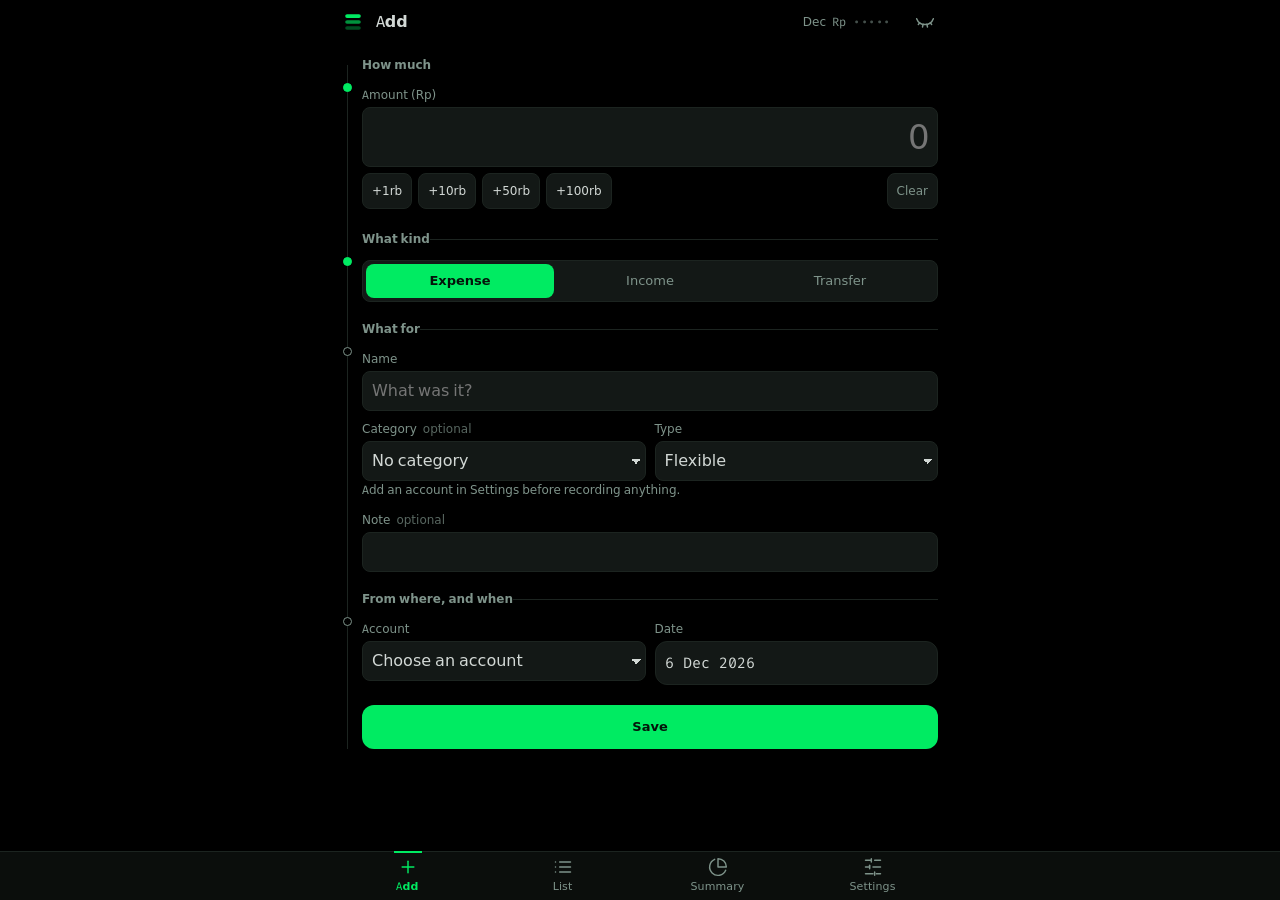
==== index.html @ 4faaf715 "Summary: Savings by fund as one bar and a two-column table Chosen by the owner from three rendered o" ====
<!doctype html>
<html lang="en">
<head>
<meta charset="utf-8">
<meta name="viewport" content="width=device-width, initial-scale=1, viewport-fit=cover">
<title>Clengan</title>
<link rel="manifest" href="./manifest.json">
<!-- iOS ignores the manifest's icons for "Add to Home Screen". Without this
     link it uses a SCREENSHOT of the page as the home-screen icon. -->
<link rel="apple-touch-icon" href="./icons/icon-180.png">
<meta name="apple-mobile-web-app-title" content="Clengan">
<link rel="stylesheet" href="./styles.css">
<!-- Android Chrome's "Auto dark theme for web contents" algorithmically
     darkens any page that has NOT declared it handles both schemes itself.
     A peach page put through that comes out a muddy dark red — which is
     exactly the fault reported from a phone and never reproducible on a
     desktop, where no such feature exists. Declaring both schemes here is
     the documented opt-out: the app already ships its own light and dark
     tones and does not want a second one applied on top. -->
<meta name="color-scheme" content="light dark">
<meta name="theme-color" content="#000000">
<script>
/* Inline and before the stylesheet's first paint on purpose: app.js is a
   deferred module, so applying the tone there flashes graphite at a peach
   user on every launch. */
(function () {
  var t = localStorage.getItem('moneytrack-theme');
  if (t === 'peach') {
    document.documentElement.dataset.theme = 'peach';
    document.querySelector('meta[name="theme-color"]').content = '#F3CEC2';
  }
})();
</script>
</head>
<body>

<!-- The mark, defined once. Bars are token-driven: on carbon it is volt green
     stepping up, on peach it is the rose primary doing the same. A fixed green
     would sit on the peach canvas at barely 1.3:1. -->
<!-- C2, as chosen: three bars of equal length stepping in brightness only.
     I once tapered the lengths to stop it reading as a hamburger menu and
     shipped that without asking; it was reverted. If the menu confusion is
     ever worth solving, the fix is to drop the mark from the header, not to
     redraw it. -->
<svg class="sprite" aria-hidden="true"><symbol id="mark" viewBox="0 0 24 24">
  <rect x="3.5" y="16.5" width="17" height="4" rx="2" class="mark__bar mark__bar--1"/>
  <rect x="3.5" y="10" width="17" height="4" rx="2" class="mark__bar mark__bar--2"/>
  <rect x="3.5" y="3.5" width="17" height="4" rx="2" class="mark__bar mark__bar--3"/>
</symbol></svg>

<!-- Settings tile icons: Lucide, same single stroke weight as the tab bar.
     Defined once and referenced, so nine icons cost one sprite. -->
<svg class="sprite" aria-hidden="true">
  <symbol id="i-accounts" viewBox="0 0 24 24"><path d="M19 7V5a2 2 0 0 0-2-2H5a2 2 0 0 0 0 4h15a1 1 0 0 1 1 1v4"/><path d="M3 5v14a2 2 0 0 0 2 2h14a2 2 0 0 0 2-2v-3"/><path d="M18 12a2 2 0 0 0 0 4h4v-4Z"/></symbol>
  <symbol id="i-appearance" viewBox="0 0 24 24"><circle cx="12" cy="12" r="9"/><path d="M12 3v18"/><path d="M12 9a3 3 0 0 0 0 6"/></symbol>
  <symbol id="i-split" viewBox="0 0 24 24"><path d="M21.21 15.89A10 10 0 1 1 8 2.83"/><path d="M22 12A10 10 0 0 0 12 2v10z"/></symbol>
  <symbol id="i-funds" viewBox="0 0 24 24"><path d="m12 3 9 5-9 5-9-5 9-5Z"/><path d="m3 13 9 5 9-5"/></symbol>
  <symbol id="i-categories" viewBox="0 0 24 24"><path d="M3 7h13l5 5-5 5H3z"/><path d="M7 12h.01"/></symbol>
  <symbol id="i-backup" viewBox="0 0 24 24"><path d="M12 3v12"/><path d="m7 10 5 5 5-5"/><path d="M4 20h16"/></symbol>
  <symbol id="i-planner" viewBox="0 0 24 24"><path d="M14 3H7a2 2 0 0 0-2 2v14a2 2 0 0 0 2 2h10a2 2 0 0 0 2-2V8Z"/><path d="M14 3v5h5"/><path d="M9 13h6"/><path d="M9 17h4"/></symbol>
  <symbol id="i-recurring" viewBox="0 0 24 24"><path d="M17 2l4 4-4 4"/><path d="M3 11v-1a4 4 0 0 1 4-4h14"/><path d="M7 22l-4-4 4-4"/><path d="M21 13v1a4 4 0 0 1-4 4H3"/></symbol>
  <symbol id="i-sample" viewBox="0 0 24 24"><path d="m12 3 1.9 5.1L19 10l-5.1 1.9L12 17l-1.9-5.1L5 10l5.1-1.9Z"/><path d="M18 16v4"/><path d="M16 18h4"/></symbol>
  <symbol id="i-sync" viewBox="0 0 24 24"><path d="M12 3a9 9 0 0 1 9 9"/><path d="M12 21a9 9 0 0 1-9-9"/><path d="M18 9h3V6"/><path d="M6 15H3v3"/><circle cx="12" cy="12" r="2.5"/></symbol>
  <symbol id="i-eye" viewBox="0 0 24 24"><path d="M2.062 12.348a1 1 0 0 1 0-.696 10.75 10.75 0 0 1 19.876 0 1 1 0 0 1 0 .696 10.75 10.75 0 0 1-19.876 0"/><circle cx="12" cy="12" r="3"/></symbol>
  <symbol id="i-eye-closed" viewBox="0 0 24 24"><path d="m15 18-.722-3.25"/><path d="M2 8a10.645 10.645 0 0 0 20 0"/><path d="m20 15-1.726-2.05"/><path d="m4 15 1.726-2.05"/><path d="m9 18 .722-3.25"/></symbol>
  <symbol id="i-lock" viewBox="0 0 24 24"><rect width="18" height="11" x="3" y="11" rx="2" ry="2"/><path d="M7 11V7a5 5 0 0 1 10 0v4"/></symbol>
  <symbol id="i-version" viewBox="0 0 24 24"><path d="M3 12a9 9 0 0 1 15-6.7L21 8"/><path d="M21 3v5h-5"/><path d="M21 12a9 9 0 0 1-15 6.7L3 16"/><path d="M3 21v-5h5"/></symbol>
</svg>

<section class="view" id="view-add">
  <h1><svg class="mark" aria-hidden="true"><use href="#mark"/></svg><span class="h1-name">Add</span><span class="h1-meta amount" id="head-balance"></span><button type="button" class="privacy-toggle" aria-pressed="false" aria-label="Show amounts"><svg class="tile__icon" aria-hidden="true"><use href="#i-eye-closed"/></svg></button></h1>
  <div id="backup-nudge" class="card backup-nudge" role="status" hidden>
    <p id="backup-nudge-text"></p>
    <div class="backup-nudge__actions">
      <button type="button" class="dialog__cancel" id="backup-nudge-later">Later</button>
      <button type="button" class="primary" id="backup-nudge-export">Back up now</button>
    </div>
  </div>
  <!-- Four steps hung off one spine, rather than twelve fields stacked flat.
       The grouping is the same order the form always had — nothing moved
       between steps — so muscle memory and the tab order are unchanged. The
       <fieldset>s carry the grouping for assistive tech too; the spine and its
       nodes are drawn entirely in CSS and are aria-hidden by construction. -->
  <form id="add-form" class="spine">
    <fieldset class="node node--lead">
      <legend>How much</legend>
      <label for="add-amount">Amount (Rp)</label>
      <input type="text" id="add-amount" class="moneyfield" inputmode="numeric" autocomplete="off" placeholder="0" required>
      <div class="chips" role="group" aria-label="Add to amount">
        <button type="button" class="chip" data-add="1000" data-target="add-amount">+1rb</button>
        <button type="button" class="chip" data-add="10000" data-target="add-amount">+10rb</button>
        <button type="button" class="chip" data-add="50000" data-target="add-amount">+50rb</button>
        <button type="button" class="chip" data-add="100000" data-target="add-amount">+100rb</button>
        <button type="button" class="chip chip--clear" data-clear="add-amount">Clear</button>
      </div>
    </fieldset>

    <fieldset class="node node--lead">
      <legend>What kind</legend>
      <div id="add-kind" role="group" aria-label="Kind">
        <label><input type="radio" name="kind" value="expense" checked> Expense</label>
        <label><input type="radio" name="kind" value="income"> Income</label>
        <label><input type="radio" name="kind" value="transfer"> Transfer</label>
      </div>
    </fieldset>

    <fieldset class="node">
      <legend>What for</legend>
      <label for="add-name">Name</label>
      <input type="text" id="add-name" placeholder="What was it?">

      <div class="pair">
        <div id="add-category-wrap">
          <label for="add-category">Category <span class="label-optional">optional</span></label>
          <select id="add-category"></select>
        </div>
        <div id="add-bucket-wrap">
          <label for="add-bucket">Type</label>
          <select id="add-bucket">
            <option value="flexible">Flexible</option>
            <option value="fixed">Fixed</option>
          </select>
        </div>
      </div>

      <p id="add-setup" class="hint" hidden></p>

      <label for="add-note">Note <span class="label-optional">optional</span></label>
      <input type="text" id="add-note">
    </fieldset>

    <fieldset class="node">
      <legend>From where, and when</legend>
      <!-- Date sits in the pair rather than on its own row. On an expense the
           second column was empty anyway, and that row was the difference
           between the Save button being on the screen and below it. On a
           transfer the third field wraps, which is the rarer case. -->
      <div class="pair">
        <div><label for="add-account" id="add-account-label">Account</label>
          <select id="add-account" required></select></div>
        <div id="add-to-wrap" hidden><label for="add-to">To account</label>
          <select id="add-to"></select></div>
        <div>
          <label for="add-date">Date</label>
          <div class="datefield">
            <button type="button" id="add-date-button" aria-haspopup="dialog" aria-expanded="false"></button>
            <input type="hidden" id="add-date">
            <div class="calendar" id="add-date-popup" role="dialog" aria-label="Choose a date" hidden></div>
          </div>
        </div>
      </div>
    </fieldset>

    <button type="submit" class="primary">Save</button>
    <p id="add-status" role="status"></p>
  </form>
</section>
<section class="view" id="view-list" hidden>
  <h1><svg class="mark" aria-hidden="true"><use href="#mark"/></svg><span class="h1-name">List</span><span class="h1-meta amount" id="head-list-total"></span><button type="button" class="privacy-toggle" aria-pressed="false" aria-label="Show amounts"><svg class="tile__icon" aria-hidden="true"><use href="#i-eye-closed"/></svg></button></h1>
  <label for="list-search">Search</label>
  <input type="search" id="list-search" placeholder="Name, category, account, note" autocomplete="off" enterkeyhint="search">
  <!-- Two filters that narrow whatever is listed — a period or a search — and
       the eye for the rows' own amounts. The title bar's eye is the master:
       it shows or hides everything, this one only the list. -->
  <div class="filters filters--compact filters--list" role="group" aria-label="Filter the list">
    <div class="filters__field">
      <label for="list-category" class="visually-hidden">Category</label>
      <select id="list-category"></select>
    </div>
    <div class="filters__field">
      <label for="list-account" class="visually-hidden">Account</label>
      <select id="list-account"></select>
    </div>
    <button type="button" class="privacy-toggle privacy-toggle--section" data-scope="list" data-name="the list" aria-pressed="false" aria-label="Show amounts in the list"><svg class="tile__icon" aria-hidden="true"><use href="#i-eye-closed"/></svg></button>
  </div>
  <div class="period">
    <div class="datefield monthfield">
      <button type="button" id="list-month-button" aria-haspopup="dialog" aria-expanded="false" aria-label="Month"></button>
      <input type="hidden" id="list-month">
      <div class="calendar" id="list-month-popup" role="dialog" aria-label="Choose a month" hidden></div>
    </div>
    <div class="seg" role="group" aria-label="Show" id="list-period">
      <button type="button" class="seg__button" data-period="month" aria-pressed="true">Month</button>
      <button type="button" class="seg__button" data-period="year" aria-pressed="false">Year</button>
      <button type="button" class="seg__button" data-period="all" aria-pressed="false">All</button>
    </div>
  </div>
  <p id="list-status" role="status"></p>
  <ul id="list-rows" class="rows spine"></ul>
  <div id="list-empty" class="empty" hidden>
    <svg class="empty__mark" aria-hidden="true"><use href="#mark"/></svg>
    <p class="empty__title">Nothing recorded this month</p>
    <p class="empty__body">Anything you add on the Add tab shows up here, newest first.</p>
  </div>
  <div id="list-nomatch" class="empty" hidden>
    <svg class="empty__mark" aria-hidden="true"><use href="#mark"/></svg>
    <p class="empty__title">Nothing matches</p>
    <p class="empty__body" id="list-nomatch-body">Search covers every month, and looks at the name, category, account and note.</p>
  </div>
</section>
<section class="view" id="view-summary" hidden>
  <h1><svg class="mark" aria-hidden="true"><use href="#mark"/></svg><span class="h1-name">Summary</span><button type="button" class="privacy-toggle" aria-pressed="false" aria-label="Show amounts"><svg class="tile__icon" aria-hidden="true"><use href="#i-eye-closed"/></svg></button></h1>
  <div class="period">
    <div class="datefield monthfield">
      <button type="button" id="summary-month-button" aria-haspopup="dialog" aria-expanded="false" aria-label="Month"></button>
      <input type="hidden" id="summary-month">
      <div class="calendar" id="summary-month-popup" role="dialog" aria-label="Choose a month" hidden></div>
    </div>
    <div class="seg" role="group" aria-label="Period" id="summary-period">
      <button type="button" class="seg__button" data-period="month" aria-pressed="true">Month</button>
      <button type="button" class="seg__button" data-period="year" aria-pressed="false">Year</button>
    </div>
  </div>
  <p id="summary-status" role="status"></p>

  <div class="spine">
  <div class="card stats node">
    <div class="stat stat--balance"><span class="stat__label">Balance<button type="button" class="privacy-toggle privacy-toggle--section" data-scope="balance" data-name="Balance" aria-pressed="false" aria-label="Show amounts in Balance"><svg class="tile__icon" aria-hidden="true"><use href="#i-eye-closed"/></svg></button></span><span class="amount" id="stat-balance">Rp 0</span></div>
    <div class="stat stat--net"><span class="stat__label">Net</span><span class="amount" id="stat-net">Rp 0</span></div>
    <div class="stat"><span class="stat__label">Income</span><span class="amount amount--in" id="stat-income">Rp 0</span></div>
    <div class="stat"><span class="stat__label">Spent</span><span class="amount amount--out" id="stat-spent">Rp 0</span></div>
  </div>

  <div class="card node">
    <h2 class="section-head">Spending by category<button type="button" class="privacy-toggle privacy-toggle--section" data-scope="spending" data-name="Spending by category" aria-pressed="false" aria-label="Show amounts in Spending by category"><svg class="tile__icon" aria-hidden="true"><use href="#i-eye-closed"/></svg></button></h2>
    <div class="filters filters--compact" role="group" aria-label="Filter this chart">
      <div class="filters__field">
        <label for="pie-account" class="visually-hidden">Account</label>
        <select id="pie-account"></select>
      </div>
      <div class="filters__field">
        <label for="pie-bucket" class="visually-hidden">Bucket</label>
        <select id="pie-bucket">
          <option value="">All buckets</option>
          <option value="fixed">Fixed</option>
          <option value="flexible">Flexible</option>
          <option value="none">No bucket</option>
        </select>
      </div>
    </div>
    <svg id="pie" viewBox="0 0 100 100" role="img" aria-labelledby="pie-desc"></svg>
    <p id="pie-desc" class="visually-hidden"></p>
    <div id="bars" class="figures figures--legend"></div>
    <div id="bars-empty" class="empty empty--inline" hidden>
      <svg class="empty__mark" aria-hidden="true"><use href="#mark"/></svg>
      <p class="empty__title">No spending in this view</p>
      <p class="empty__body">Widen the filters above, or record a transaction.</p>
    </div>
  </div>

  <div class="card node">
    <h2 class="section-head">Budget<button type="button" class="privacy-toggle privacy-toggle--section" data-scope="budget" data-name="Budget" aria-pressed="false" aria-label="Show amounts in Budget"><svg class="tile__icon" aria-hidden="true"><use href="#i-eye-closed"/></svg></button></h2>
    <div id="budget" class="dials"></div>
    <p id="budget-note"></p>
    <div class="chips">
      <button type="button" class="chip" id="budget-plan"></button>
      <button type="button" class="chip" id="budget-default">Default split</button>
    </div>
  </div>

  <div class="card node">
    <h2 class="section-head">Savings by fund<button type="button" class="privacy-toggle privacy-toggle--section" data-scope="funds" data-name="Savings by fund" aria-pressed="false" aria-label="Show amounts in Savings by fund"><svg class="tile__icon" aria-hidden="true"><use href="#i-eye-closed"/></svg></button></h2>
    <div id="funds" class="funds"></div>
    <p id="funds-note"></p>
  </div>

  <div class="card node">
    <h2>Net, last 6 months</h2>
    <svg id="trend" viewBox="0 0 300 80" role="img" aria-labelledby="trend-desc"></svg>
    <p id="trend-desc" class="visually-hidden"></p>
  </div>

  <div class="card node">
    <h2 class="section-head">Balances<button type="button" class="privacy-toggle privacy-toggle--section" data-scope="balances" data-name="Balances" aria-pressed="false" aria-label="Show amounts in Balances"><svg class="tile__icon" aria-hidden="true"><use href="#i-eye-closed"/></svg></button></h2>
    <div id="balances" class="figures"></div>
  </div>
  </div>
</section>
<section class="view" id="view-settings" hidden>
  <h1><svg class="mark" aria-hidden="true"><use href="#mark"/></svg><span class="h1-name">Settings</span><button type="button" class="privacy-toggle" aria-pressed="false" aria-label="Show amounts"><svg class="tile__icon" aria-hidden="true"><use href="#i-eye-closed"/></svg></button></h1>

  <!-- One page at a time, chosen from a rail of every section on the right.
       The rail is built by settings.js from the sections below, so a section
       added here appears there; a section marked setting--off (Sync, until
       it has a server) is left out. The search reads every word inside every
       section, not just the titles. -->
  <div class="settings">
    <label for="settings-search" class="visually-hidden">Search settings</label>
    <input type="search" id="settings-search" placeholder="Search settings" autocomplete="off" enterkeyhint="search">
    <p id="settings-hits" class="settings__hits" role="status"></p>
    <div class="settings__body">
    <div class="settings__page">

  <section class="setting" id="setting-accounts" data-short="Accounts" aria-labelledby="setting-accounts-title">
    <header class="setting__head"><svg class="tile__icon" aria-hidden="true"><use href="#i-accounts"/></svg><h2 id="setting-accounts-title">Accounts</h2><span class="tile__state" id="state-accounts"></span></header>
    <p class="hint">Nothing can be recorded until an account exists. The balance you enter is the starting point; every transaction moves it from there.</p>
    <form id="account-form">
      <label for="account-name">Name</label>
      <input type="text" id="account-name" required>
      <label for="account-opening">Initial balance (Rp)</label>
      <input type="text" id="account-opening" class="moneyfield" inputmode="numeric" autocomplete="off" value="0">
      <div class="chips" role="group" aria-label="Add to initial balance">
        <button type="button" class="chip" data-add="100000" data-target="account-opening">+100rb</button>
        <button type="button" class="chip" data-add="1000000" data-target="account-opening">+1jt</button>
        <button type="button" class="chip" data-add="10000000" data-target="account-opening">+10jt</button>
        <button type="button" class="chip chip--clear" data-clear="account-opening">Clear</button>
      </div>
      <button type="submit" class="primary">Save account</button>
    </form>
    <p id="account-status" role="status"></p>
    <ul id="account-list" class="rows"></ul>

    <label for="default-account">Default account</label>
    <p class="hint">Pre-selected on the Add form, so the account you use most is already chosen. You can still pick another on any transaction.</p>
    <select id="default-account"></select>
  </section>

  <section class="setting" id="setting-appearance" data-short="Theme" aria-labelledby="setting-appearance-title">
    <header class="setting__head"><svg class="tile__icon" aria-hidden="true"><use href="#i-appearance"/></svg><h2 id="setting-appearance-title">Appearance</h2><span class="tile__state" id="state-theme"></span></header>
    <label for="theme-select">Colour tone</label>
    <select id="theme-select">
      <option value="graphite">Carbon &amp; volt</option>
      <option value="peach">Rose room</option>
    </select>
  </section>

  <!-- Kept on this device only (localStorage), never in the settings store
       that sync would upload: a PIN is about who is holding this phone. -->
  <section class="setting" id="setting-pin" data-short="PIN" aria-labelledby="setting-pin-title">
    <header class="setting__head"><svg class="tile__icon" aria-hidden="true"><use href="#i-lock"/></svg><h2 id="setting-pin-title">PIN for amounts</h2><span class="tile__state" id="state-pin"></span></header>
    <p class="hint">Amounts stay hidden until an eye is tapped. With a PIN, showing them asks for four digits first. It is a privacy screen, not a lock: nothing is encrypted, and exports still carry every figure.</p>
    <div id="pin-off">
      <button type="button" class="primary" id="pin-set">Set a PIN</button>
    </div>
    <div id="pin-on" hidden>
      <fieldset class="pin-ask">
        <legend>Ask for the PIN</legend>
        <label><input type="radio" name="pin-ask" value="every" checked> Every time amounts are shown</label>
        <label><input type="radio" name="pin-ask" value="leave"> Once, then again after leaving the app</label>
        <label class="pin-ask__minutes"><input type="radio" name="pin-ask" value="minutes"> At most every <input type="number" id="pin-minutes" min="1" max="240" step="1" value="5" inputmode="numeric" aria-label="Minutes between asks"> minutes</label>
      </fieldset>
      <div class="chips">
        <button type="button" class="chip" id="pin-change">Change PIN</button>
        <button type="button" class="chip" id="pin-remove">Remove PIN</button>
        <button type="button" class="chip chip--clear" id="pin-forgot">Forgot the PIN?</button>
      </div>
    </div>
    <p id="pin-status" role="status"></p>
  </section>

  <section class="setting" id="setting-split" data-short="Budget" aria-labelledby="setting-split-title">
    <header class="setting__head"><svg class="tile__icon" aria-hidden="true"><use href="#i-split"/></svg><h2 id="setting-split-title">Budget split</h2><span class="tile__state amount" id="state-split"></span></header>
    <form id="split-form">
      <label for="split-fixed">Fixed %</label>
      <input type="number" id="split-fixed" min="0" max="100" step="1" required>
      <label for="split-flexible">Flexible %</label>
      <input type="number" id="split-flexible" min="0" max="100" step="1" required>
      <label for="split-savings">Savings %</label>
      <input type="number" id="split-savings" min="0" max="100" step="1" required>
      <button type="submit" class="primary">Save split</button>
    </form>
    <p id="split-status" role="status"></p>
    <h3 class="group__heading">Months with their own plan</h3>
    <p class="hint">Any month can have its own split, or rupiah limits for fixed and flexible. Months without one use the split above. The Budget card on the Summary edits the same plan for the month it is showing.</p>
    <ul id="plan-list" class="rows"></ul>
    <label for="plan-month-button">Give a month its own plan</label>
    <div class="datefield monthfield">
      <button type="button" id="plan-month-button" aria-haspopup="dialog" aria-expanded="false"></button>
      <input type="hidden" id="plan-month">
      <div class="calendar" id="plan-month-popup" role="dialog" aria-label="Choose a month" hidden></div>
    </div>
  </section>

  <section class="setting" id="setting-funds" data-short="Funds" aria-labelledby="setting-funds-title">
    <header class="setting__head"><svg class="tile__icon" aria-hidden="true"><use href="#i-funds"/></svg><h2 id="setting-funds-title">Savings funds</h2><span class="tile__state" id="state-funds"></span></header>
    <p class="hint">Shares of whatever savings a month actually produces, including budget you did not spend. Must total 100%.</p>
    <form id="fund-form">
      <label for="fund-name">Name</label>
      <input type="text" id="fund-name" required>
      <label for="fund-percent">Share %</label>
      <input type="number" id="fund-percent" min="0" max="100" step="1" required>
      <button type="submit" class="primary">Save fund</button>
    </form>
    <p id="fund-status" role="status"></p>
    <ul id="fund-list" class="rows"></ul>
  </section>

  <section class="setting" id="setting-categories" data-short="Categories" aria-labelledby="setting-categories-title">
    <header class="setting__head"><svg class="tile__icon" aria-hidden="true"><use href="#i-categories"/></svg><h2 id="setting-categories-title">Categories</h2><span class="tile__state" id="state-categories"></span></header>
    <form id="category-form">
      <label for="category-name">Name</label>
      <input type="text" id="category-name" required>
      <label for="category-kind">Kind</label>
      <select id="category-kind">
        <option value="expense">Expense</option>
        <option value="income">Income</option>
      </select>
      <button type="submit" class="primary">Save category</button>
    </form>
    <p id="category-status" role="status"></p>
    <p class="hint">Drag a category between the two groups to change whether it is an expense or income.</p>
    <h3 class="group__heading">Expense</h3>
    <ul id="category-list-expense" class="rows rows--drop"></ul>
    <p class="group__empty" id="category-empty-expense" hidden>No expense categories. Drag one here.</p>
    <h3 class="group__heading">Income</h3>
    <ul id="category-list-income" class="rows rows--drop"></ul>
    <p class="group__empty" id="category-empty-income" hidden>No income categories. Drag one here.</p>
  </section>

  <section class="setting" id="setting-recurring" data-short="Recurring" aria-labelledby="setting-recurring-title">
    <header class="setting__head"><svg class="tile__icon" aria-hidden="true"><use href="#i-recurring"/></svg><h2 id="setting-recurring-title">Recurring</h2><span class="tile__state" id="state-recurring"></span></header>
    <p class="hint">A rule never files anything on its own. When one is due, Clengan lists it and waits for you to approve it.</p>
    <form id="recurring-form">
      <label for="recurring-name">Name</label>
      <input type="text" id="recurring-name" required placeholder="Apartment rent">
      <label for="recurring-amount">Amount</label>
      <input type="text" id="recurring-amount" class="moneyfield" inputmode="numeric" required>
      <label for="recurring-kind">Kind</label>
      <select id="recurring-kind">
        <option value="expense">Expense</option>
        <option value="income">Income</option>
      </select>
      <label for="recurring-category">Category</label>
      <select id="recurring-category"></select>
      <label for="recurring-account">Account</label>
      <select id="recurring-account"></select>
      <label for="recurring-day">Day of month</label>
      <input type="number" id="recurring-day" min="1" max="31" value="1" required>
      <p class="hint">A day past the end of a short month falls on its last day.</p>
      <button type="submit" class="primary">Save rule</button>
    </form>
    <p id="recurring-status" role="status"></p>
    <ul id="recurring-list" class="rows"></ul>
  </section>

  <section class="setting" id="setting-io" data-short="Import" aria-labelledby="setting-io-title">
    <header class="setting__head"><svg class="tile__icon" aria-hidden="true"><use href="#i-backup"/></svg><h2 id="setting-io-title">Import &amp; export</h2><span class="tile__state" id="state-io">Excel in, Excel out</span></header>
    <p id="storage-status" class="hint"></p>
    <button type="button" class="primary" id="export-button">Export to Excel</button>
    <label for="import-input">Import from Excel</label>
    <input type="file" id="import-input" accept=".xlsx,.xls">
    <p id="io-status" role="status"></p>
  </section>

  <section class="setting" id="setting-planner" data-short="Planner" aria-labelledby="setting-planner-title">
    <header class="setting__head"><svg class="tile__icon" aria-hidden="true"><use href="#i-planner"/></svg><h2 id="setting-planner-title">Import a planner</h2><span class="tile__state">One-off, adds rows</span></header>
    <p class="hint">Reads a spreadsheet once. Any table with a Category (or Item) column and an Amount (or Cost) column is found wherever it sits, with Date and Note if it has them. A table under a Fixed or Flexible heading keeps that bucket. Adds to what is already here rather than replacing it.</p>
    <label for="planner-account">File rows under account</label>
    <input type="text" id="planner-account" value="Imported" required>
    <label for="planner-input">Planner workbook</label>
    <input type="file" id="planner-input" accept=".xlsx,.xls">
    <p id="planner-status" role="status"></p>
  </section>

  <section class="setting" id="setting-sample" data-short="Sample" aria-labelledby="setting-sample-title">
    <header class="setting__head"><svg class="tile__icon" aria-hidden="true"><use href="#i-sample"/></svg><h2 id="setting-sample-title">Sample data</h2><span class="tile__state">Six made-up months</span></header>
    <p class="hint">Fills the app with six months of made-up transactions, across four accounts, so every screen has something to show. Added alongside anything already here, never in place of it — and every row is labelled in its note, so Remove takes back exactly what Load added.</p>
    <button type="button" class="primary" id="sample-button">Load sample data</button>
    <button type="button" class="secondary" id="sample-remove">Remove sample data</button>
    <p id="sample-status" role="status"></p>
  </section>

  <!-- Off unless asked for. Every installed copy of this app has data and
       never agreed to an account, so the tile reads "Off" until someone
       chooses otherwise and the app works exactly as before if they never do. -->
  <!-- Hidden until sync has a hosted server; remove `hidden` to bring it back. -->
  <section class="setting setting--off" id="setting-sync" data-short="Sync" aria-labelledby="setting-sync-title" hidden>
    <header class="setting__head"><svg class="tile__icon" aria-hidden="true"><use href="#i-sync"/></svg><h2 id="setting-sync-title">Sync</h2><span class="tile__state" id="state-sync">Off</span></header>
    <p class="hint">Keep the same ledger on more than one device. Everything is encrypted on this device before it is sent, so the server stores what it cannot read.</p>

    <div id="sync-signed-out">
      <form id="sync-form">
        <label for="sync-email">Email</label>
        <input type="email" id="sync-email" autocomplete="username" required>
        <label for="sync-password">Password</label>
        <input type="password" id="sync-password" autocomplete="current-password" required>
        <div class="pair">
          <div><button type="submit" class="primary" id="sync-signin">Sign in</button></div>
          <div><button type="button" class="secondary" id="sync-signup">Create account</button></div>
        </div>
      </form>
      <p class="hint">There is no password reset. The password is what decrypts your records, so nobody — including whoever runs the server — can recover it for you. Creating an account gives you a recovery code; that code is the only other way in.</p>
    </div>

    <div id="sync-signed-in" hidden>
      <p class="hint" id="sync-account"></p>
      <button type="button" class="primary" id="sync-now">Sync now</button>
      <button type="button" class="secondary" id="sync-signout">Sign out on this device</button>
      <p class="hint">Signing out leaves every record on this device. It only forgets the account.</p>
    </div>

    <p id="sync-status" role="status"></p>
    <label for="sync-server">Server</label>
    <input type="url" id="sync-server" placeholder="https://…" autocomplete="off">
    <p class="hint">No server is provided. Point this at one you run yourself — see <code>server/</code> in the repository.</p>
  </section>

  <section class="setting" id="setting-version" data-short="Version" aria-labelledby="setting-version-title">
    <header class="setting__head"><svg class="tile__icon" aria-hidden="true"><use href="#i-version"/></svg><h2 id="setting-version-title">App version</h2><span class="tile__state" id="state-version"></span></header>
    <p class="hint">The shell is served from an offline cache, so a stale one keeps showing old numbers with no sign anything is wrong. This names the version actually running and forces a fresh copy.</p>
    <p id="version-status" role="status"></p>
    <button type="button" class="primary" id="update-button">Fetch the latest version</button>
    <h3 class="group__heading">Diagnostics</h3>
    <p class="hint">Read this out if something looks wrong on your device. It is the only way I can see what your phone is actually rendering.</p>
    <pre id="diagnostics" class="diagnostics"></pre>
    <button type="button" class="secondary" id="copy-diagnostics">Copy diagnostics</button>
  </section>
    </div>
    <nav class="settings__rail" id="settings-rail" aria-label="Settings sections"></nav>
    </div>
  </div>
</section>

<!-- Icons: Lucide (plus, list, pie-chart, sliders-horizontal), one stroke weight. -->
<nav class="tabbar">
  <button data-view="add" aria-current="page">
    <svg viewBox="0 0 24 24" aria-hidden="true"><path d="M5 12h14"/><path d="M12 5v14"/></svg>Add
  </button>
  <button data-view="list">
    <svg viewBox="0 0 24 24" aria-hidden="true"><path d="M8 6h13"/><path d="M8 12h13"/><path d="M8 18h13"/><path d="M3 6h.01"/><path d="M3 12h.01"/><path d="M3 18h.01"/></svg>List
  </button>
  <button data-view="summary">
    <svg viewBox="0 0 24 24" aria-hidden="true"><path d="M21.21 15.89A10 10 0 1 1 8 2.83"/><path d="M22 12A10 10 0 0 0 12 2v10z"/></svg>Summary
  </button>
  <button data-view="settings">
    <svg viewBox="0 0 24 24" aria-hidden="true"><path d="M21 4h-7"/><path d="M10 4H3"/><path d="M21 12h-9"/><path d="M8 12H3"/><path d="M21 20h-5"/><path d="M12 20H3"/><path d="M10 2v4"/><path d="M8 10v4"/><path d="M14 18v4"/></svg>Settings
  </button>
</nav>

<script src="./vendor/xlsx.full.min.js"></script>
<!-- motion 13.1.1 UMD build; exposes window.Motion. Vendored, no build step. -->
<script src="./vendor/motion.js"></script>
<script type="module" src="./app.js"></script>
</body>
</html>
---- styles.css ----
@font-face {
  font-family: "Fira Sans";
  src: url("./vendor/fira-sans.woff2") format("woff2");
  font-weight: 300 700;
  font-display: swap;
}

@font-face {
  font-family: "Fira Code";
  src: url("./vendor/fira-code.woff2") format("woff2");
  font-weight: 400 700;
  font-display: swap;
}

/* Two tones, same token names. Nothing below this block knows which is active.
   --color-active is separate from --color-primary because a fill dark enough
   for white text is too dark to read as a label on the tab bar, and vice
   versa. Ratios are measured against the surface each token actually sits on. */

/* Tone A — carbon & volt. AMOLED first: the canvas is true #000,
   so on an OLED phone those pixels are switched off rather than lit dark
   grey. Every surface above it is a near-black with a green cast, never a
   neutral grey — a warm-neutral ladder next to a green accent reads as two
   unrelated palettes.
   Sporty comes from the accent doing one job loudly and the rest of the
   screen staying almost invisible: high-chroma green on black is the whole
   contrast story, so nothing else needs to shout. The green is deliberately
   at the top of its range — a mid-green on true black reads as muted, because
   there is no lit surface anywhere near it to measure against. */
:root {
  --color-primary: #00EB62;        /* 13.06:1 on the page */
  --color-primary-hover: #3BFF87;
  --color-on-primary: #04140A;     /* 11.77:1 on primary */
  --shadow-primary: none;          /* signal green on black separates unaided */
  /* Blacker and deeper than a grey-canvas shadow: over #000 a soft shadow is
     invisible, so the popover is separated by its own surface plus a hard
     edge rather than by a gradient nobody can see. */
  --shadow-popover: 0 10px 30px rgba(0, 0, 0, 0.85), 0 0 0 1px rgba(20, 40, 30, 0.9);
  --color-scrim: rgb(0 0 0 / 0.72);
  --color-tabbar: color-mix(in srgb, var(--color-muted) 92%, transparent);
  --color-active: #00EB62;         /* tab label + focus ring, 13.1:1 */
  --color-accent: #2ED08A;         /* income, 10.5:1 */
  --color-destructive: #F2543D;    /* spending, 6.1:1 */
  --color-background: #000000;     /* AMOLED: the pixel is off */
  --color-foreground: #D2D8D5;     /* 14.5:1 */
  /* The ladder climbs in near-blacks so a section still reads as raised on
     an OLED panel without lighting a large area. */
  --color-muted: #0C100E;
  --color-input: #131816;
  --color-subtle: #7E938A;         /* 6.4:1 on the page */
  --color-border: #1C2420;
  --color-border-strong: #313D37;
  color-scheme: dark;

  /* A quarter off every step. The scale was drawn on a desktop window and
     read as too zoomed-in on a phone: the Add form ran 1188px on a 812px
     screen, so the Save button was always below the fold. Type is untouched —
     it was the air between things that was oversized, not the words. */
  --space-0: 3px;
  --space-1: 6px;
  --space-2: 9px;
  --space-3: 12px;
  --space-4: 18px;
  --space-5: 24px;
  --space-6: 30px;

  /* For marks small enough that 6px would round them into circles. */
  --radius-xs: 3px;
  --radius-sm: 8px;
  --radius-md: 12px;
  --radius-lg: 16px;
  --radius-xl: 20px;

  --font-ui: "Fira Sans", system-ui, -apple-system, sans-serif;
  --font-num: "Fira Code", ui-monospace, "SF Mono", Menlo, monospace;

  /* Motion — direction M2, "paper". One curve for the whole app: a hard
     start that decelerates to a stop, which is what a surface with weight
     does. Deliberately NOT an overshoot; a budget bar that springs past its
     stop draws a number that is not true.
     Three durations, and every animation in the app uses one of them. */
  --ease: cubic-bezier(0.22, 1, 0.36, 1);
  --dur-fast: 140ms;   /* a control acknowledging a press */
  --dur: 300ms;        /* a surface arriving or leaving */
  --dur-slow: 620ms;   /* a value being drawn */
}

/* Tone B — peach room. Cards sit lighter than the canvas, matching the
   reference where the frame interior reads brighter than the wall. */
:root[data-theme="peach"] {
  /* Light pink fill, so the label goes dark rather than white. A pale fill
     on a pale card is only 1.6:1 against it, so the button is lifted off
     the card by a shadow rather than ringed by an outline. Nothing lighter
     than the salmon reaches 3:1 here, so the boundary is a depth cue and
     the label carries identification at 6.66:1. */
  --color-primary: #D7B4AD;        /* saturation 41% -> 34%, hue held at rose */
  --color-primary-hover: #E0C2BC;
  --color-on-primary: #4A2A22;     /* 6.66:1 on primary */
  --shadow-primary: 0 1px 3px rgba(74, 42, 34, 0.20), 0 1px 2px rgba(74, 42, 34, 0.12);
  --shadow-popover: 0 8px 24px rgba(74, 42, 34, 0.20), 0 2px 6px rgba(74, 42, 34, 0.12);
  /* Lighter than graphite's: the same opacity over a pale canvas reads as
     the lights going out rather than the page stepping back. */
  --color-scrim: rgb(74 42 34 / 0.38);
  /* The tab strip is the room's floor: a step off the canvas, not a tint of
     the card, which is what the graphite mix produces on a light ground. */
  --color-tabbar: #EFC5B7;
  --color-active: #8E3A26;         /* 4.8:1 on the tab strip */
  --color-accent: #2D674C;         /* income, 4.57:1 on the page */
  --color-destructive: #9F3B29;    /* spending, 4.60:1 on the page */
  --color-background: #F3CEC2;
  --color-foreground: #4A2A22;     /* 13:1 */
  /* The ladder steps up from the canvas without reaching white — a near-white
     input inside a peach room reads as a hole punched in the wall. */
  --color-muted: #F7DCD3;
  --color-input: #FBE8E1;
  --color-subtle: #7E5144;         /* 4.58:1 on the page, 5.63:1 on an input */
  --color-border: #E9C2B5;
  --color-border-strong: #D9A493;
  color-scheme: light;
}

/* Declared on the root as well as in the meta above. The meta is what the
   browser reads before any CSS arrives; this is what keeps the declaration
   true once the tone class has been applied. */
:root { color-scheme: light dark; }

* { box-sizing: border-box; }

/* Any `display` rule outranks the [hidden] attribute's UA style, so the moment
   an element is laid out the attribute silently stops hiding it. Both of the
   List's empty states are display:flex and were painting under a full list,
   1450px down where nobody scrolled. One guard rather than a patch per class. */
[hidden] { display: none !important; }

body {
  margin: 0;
  /* Clearance for the fixed tab bar: its 49px plus a step of air. The old flat
     76px both wasted 18px on every screen and ignored the inset, so on a
     notched phone the last element tucked under the bar anyway. */
  padding: 0 0 calc(58px + env(safe-area-inset-bottom));
  /* The view slide translates a full-width section 26px sideways, which makes
     the document 401px wide on a 375px phone for the length of the animation
     — a real horizontal scrollbar, and on a touch screen a page that can be
     dragged off its own left edge mid-transition. Clipping the axis the app
     never scrolls costs nothing and contains it. */
  overflow-x: hidden;
  background: var(--color-background);
  color: var(--color-foreground);
  font-family: var(--font-ui);
  font-size: 15px;
  line-height: 1.5;
  -webkit-font-smoothing: antialiased;
}

/* App title bar, not a display heading: the tab bar already names the view,
   so this stays out of the way and lets content own the fold. The right slot
   makes the strip earn its space — it carries the running total, the one
   figure worth seeing before you have typed anything. */
h1 {
  display: flex;
  align-items: center;
  justify-content: space-between;
  gap: var(--space-3);
  position: sticky;
  top: 0;
  z-index: 5;
  margin: calc(var(--space-3) * -1) calc(var(--space-3) * -1) var(--space-3);
  padding: var(--space-2) var(--space-3);
  background: color-mix(in srgb, var(--color-background) 88%, transparent);
  backdrop-filter: blur(12px);
  font-size: 16px;
  font-weight: 600;
  line-height: 1.4;
  letter-spacing: -0.01em;
}

/* Small, selectable, and wraps — it is meant to be read aloud or copied out
   of a phone, not admired. */
.diagnostics {
  margin: 0 0 var(--space-2);
  padding: var(--space-2);
  background: var(--color-input);
  border: 1px solid var(--color-border);
  border-radius: var(--radius-sm);
  font-family: var(--font-num);
  font-size: 11px;
  line-height: 1.6;
  white-space: pre-wrap;
  word-break: break-word;
  color: var(--color-foreground);
  user-select: text;
}

/* The sprite itself is never drawn; only its <use> references are. */
.sprite { display: none; }

.mark { width: 22px; height: 22px; flex: none; }
.mark__bar { fill: var(--color-primary); }
/* The two lower bars are the same hue receding, not separate colours — so the
   mark follows a tone switch with no second palette to keep in step. */
.mark__bar--1 { fill: color-mix(in srgb, var(--color-primary) 32%, transparent); }
.mark__bar--2 { fill: color-mix(in srgb, var(--color-primary) 62%, transparent); }

.h1-name { flex: 1; min-width: 0; }

.h1-meta {
  font-size: 12px;
  font-weight: 400;
  letter-spacing: 0;
  color: var(--color-subtle);
}
.h1-meta:empty { display: none; }

/* A section marker, not a heading with presence — but readable. The Ledger
   pass put this at 10px and field labels at 11px, which is what made the app
   feel cramped: everything that was not a figure had shrunk. */
/* Sentence case at a readable size. Small-caps with wide tracking was doing
   two things at once — shouting at the thing it names, and costing height to
   do it. A section marker only has to be quieter than its content. */
h2 {
  font-size: 12px;
  font-weight: 600;
  letter-spacing: -0.005em;
  color: var(--color-subtle);
  margin: 0 0 var(--space-2);
}

/* Two jobs, two treatments.
   A figure in a COLUMN has to align with the figures above and below it, so
   it stays monospaced and tabular — that is the only reason a money app uses
   a mono face at all.
   A DISPLAY figure has no column to align with. Setting it in the UI face at
   a light weight and tight tracking is what makes it read as a headline
   rather than as terminal output. */
.amount { font-family: var(--font-num); font-variant-numeric: tabular-nums; }

.amount--in { color: var(--color-accent); }
.amount--out { color: var(--color-destructive); }

/* Phone-first, but a laptop should not get 1400px-wide inputs. */
.view {
  max-width: 620px;
  margin: 0 auto;
  padding: var(--space-3) var(--space-3) var(--space-6);
}
/* The period control: month picker and a two-way switch on one line, above
   everything they govern. */
.period {
  display: flex;
  align-items: center;
  gap: var(--space-2);
  margin-bottom: var(--space-3);
}
.period input[type="month"] { margin: 0; flex: 1; min-width: 0; }

.seg {
  display: flex;
  flex: none;
  padding: 3px;
  background: var(--color-input);
  border: 1px solid var(--color-border);
  border-radius: var(--radius-sm);
}
.seg__button {
  min-height: 34px;
  padding: 0 var(--space-2);
  background: none;
  border: none;
  border-radius: var(--radius-xs);
  color: var(--color-subtle);
  font: inherit;
  font-size: 12px;
  cursor: pointer;
}
.seg__button[aria-pressed="true"] {
  background: var(--color-primary);
  color: var(--color-on-primary);
  font-weight: 600;
}

/* Settings is one page at a time, picked from a rail of every section on
   the right. Eleven tiles opening in place made a long screen of one open
   form among ten closed ones; here the rail is the whole list, always in
   view, and the page beside it is the one thing being changed.

   On a phone the rail is a column of icons with a one-word name, so the page
   keeps most of the 375px. Wider, it has room for each section's full name. */
.settings__body {
  display: grid;
  grid-template-columns: minmax(0, 1fr) 64px;
  gap: var(--space-2);
  align-items: start;
  margin-bottom: var(--space-5);
}
.settings__hits {
  margin: 0 0 var(--space-2);
  font-size: 12px;
  color: var(--color-subtle);
}
.settings__hits:empty { display: none; }

.settings__rail {
  position: sticky;
  top: var(--space-3);
  display: flex;
  flex-direction: column;
  gap: 2px;
  /* Clear of the fixed tab bar; past that the rail scrolls on its own. */
  max-height: calc(100dvh - 132px);
  overflow-y: auto;
  padding-left: var(--space-1);
  border-left: 1px solid var(--color-border);
}
.rail__item {
  display: flex;
  flex-direction: column;
  align-items: center;
  gap: 2px;
  min-height: 52px;
  padding: var(--space-1) 2px;
  background: none;
  border: none;
  border-radius: var(--radius-sm);
  color: var(--color-subtle);
  font: inherit;
  font-size: 11px;
  line-height: 1.2;
  text-align: center;
  cursor: pointer;
}
.rail__item .tile__icon { stroke: currentColor; }
.rail__item:hover { background: var(--color-muted); color: var(--color-foreground); }
.rail__item:focus-visible { outline: 2px solid var(--color-active); outline-offset: -2px; }
/* The open section: filled, in the readable accent, with a bar on the edge
   that faces the page it opened. */
.rail__item[aria-current="page"] {
  background: var(--color-muted);
  color: var(--color-active);
  box-shadow: inset 2px 0 0 var(--color-active);
}
/* Not removed while searching, so the rail never changes shape under the
   thumb — only dimmed. */
.rail__item.is-dim { opacity: 0.35; }
.rail__full { display: none; }

@media (min-width: 640px) {
  .settings__body { grid-template-columns: minmax(0, 1fr) 172px; }
  .rail__item {
    flex-direction: row;
    justify-content: flex-start;
    gap: var(--space-2);
    min-height: 40px;
    padding: 0 var(--space-2);
    font-size: 13px;
    text-align: left;
  }
  .rail__short { display: none; }
  .rail__full { display: inline; }
}

.setting {
  background: var(--color-muted);
  border: 1px solid var(--color-border);
  border-radius: var(--radius-lg);
  padding: var(--space-3);
}
.setting[hidden] { display: none; }
.setting__head {
  display: flex;
  align-items: center;
  gap: var(--space-2);
  margin-bottom: var(--space-3);
}
.setting__head h2 { margin: 0; flex: 1; }

/* A search match inside the open page: outlined in the accent, so the word
   that was asked for is found without reading the page. */
.setting .is-hit {
  outline: 2px solid var(--color-active);
  outline-offset: 2px;
  border-radius: var(--radius-xs);
}

.tile__icon {
  width: 20px;
  height: 20px;
  flex: none;
  fill: none;
  /* --color-active, not --color-primary. On carbon the two are the same volt
     green; on peach the primary is a pale rose fill meant to carry dark text,
     and drawn as a 1.75px stroke on the card it is 1.3:1 — an icon that is
     not there. Active is the tone's readable accent: 13:1 on carbon, 5.9:1
     on the peach card, both clear of the 3:1 a graphical object owes. */
  stroke: var(--color-active);
  stroke-width: 1.75;
  stroke-linecap: round;
  stroke-linejoin: round;
}

/* The section's answer, beside its name: how many accounts, what the split
   is. */
.tile__state {
  font-size: 13px;
  color: var(--color-foreground);
  line-height: 1.3;
}
.tile__state:empty { display: none; }

/* Two related fields on one line. auto-fit rather than a fixed two columns,
   so when one of the pair is hidden — To account outside a transfer, Type
   outside an expense — the other takes the whole row instead of leaving a
   gap where a field used to be. */
.pair {
  display: grid;
  grid-template-columns: repeat(auto-fit, minmax(140px, 1fr));
  gap: var(--space-2);
}

/* One step of air between fields, not two. */
.view input + label,
.view select + label,
.view .chips + label,
.view .datefield + label { margin-top: var(--space-2); }
.view[hidden] { display: none; }

/* The tab bar is a place, and moving along it has a direction. A view
   entered by moving right along the bar arrives from the right; going back
   arrives from the left. That is a spatial model people already hold, and it
   is what turns four tabs into one app rather than four screens.

   Going from display:none to block restarts a CSS animation, so this fires on
   every switch. .is-back is set by showView before the swap. */
@keyframes view-in {
  from { opacity: 0; transform: translateX(26px); }
  to   { opacity: 1; transform: none; }
}
@keyframes view-in-back {
  from { opacity: 0; transform: translateX(-26px); }
  to   { opacity: 1; transform: none; }
}
.view:not([hidden]) { animation: view-in var(--dur) var(--ease); }
.view:not([hidden]).is-back { animation-name: view-in-back; }

/* All four views arrive the same way. Add and List used to opt out, on the
   grounds that 300ms of slide is 300ms before the first keystroke; the owner
   preferred one consistent arrival, and the curve is mostly settled in the
   first 100ms anyway. Settings used to layer two more fades on top of this
   one (its rail and its open page, at different speeds), which is what made
   arriving there look glitchy. It now gets this slide and nothing else. */

/* Vault: the screen is a tray of objects, not a continuous sheet. A section
   is a filled, rounded surface sitting on the canvas — which is the opposite
   of the Ledger pass that preceded it, and deliberately so. Ledger dissolved
   every boundary until nothing had presence; here each thing is a thing. */
.card {
  background: var(--color-muted);
  border: 1px solid var(--color-border);
  border-radius: var(--radius-lg);
  padding: var(--space-3);
  margin-bottom: var(--space-2);
}
.view > .card:last-of-type { margin-bottom: var(--space-5); }

.tabbar {
  position: fixed;
  bottom: 0;
  left: 0;
  right: 0;
  display: flex;
  justify-content: center;
  background: var(--color-tabbar);
  backdrop-filter: blur(12px);
  border-top: 1px solid var(--color-border);
  padding-bottom: env(safe-area-inset-bottom);
}

.tabbar button {
  position: relative;
  flex: 1;
  max-width: 155px;
  display: flex;
  flex-direction: column;
  align-items: center;
  justify-content: center;
  gap: 2px;
  min-height: 48px;
  background: none;
  border: none;
  color: var(--color-subtle);
  font: inherit;
  font-size: 11px;
  letter-spacing: 0.01em;
  cursor: pointer;
  transition: color 150ms ease, transform var(--dur-fast) var(--ease);
}

.tabbar svg {
  width: 20px;
  height: 20px;
  stroke: currentColor;
  stroke-width: 1.75;
  fill: none;
  stroke-linecap: round;
  stroke-linejoin: round;
}

.tabbar button:hover { color: var(--color-foreground); }

.tabbar button[aria-current="page"] {
  /* --color-active, not --color-primary: the fill tint fails AA at 11px */
  color: var(--color-active);
  font-weight: 600;
}

/* Active tab marker rides the top hairline. One element for the whole bar,
   moved with a transform, rather than a ::before on whichever button happens
   to be current — a pseudo-element cannot travel from one element to another,
   so the marker used to teleport while the view slid. Its position is set in
   showView from the button's measured box, because the buttons are flexible
   and their width is not known to the stylesheet. */
.tabbar__marker {
  position: absolute;
  top: -1px;
  left: 0;
  width: 28px;
  height: 2px;
  background: var(--color-active);
  transform: translateX(var(--marker-x, 0));
  transition: transform var(--dur) var(--ease);
}

:focus-visible {
  outline: 2px solid var(--color-active);
  outline-offset: 2px;
}

/* Field labels share the section marker's voice — small, tracked, quiet —
   so the form reads as one ruled column rather than as boxes with captions. */
/* Labels sit close to their field — they belong to it, and the gap was
   reading as separation rather than as pairing. */
label {
  display: block;
  margin-bottom: var(--space-0);
  font-size: 12px;
  font-weight: 400;
  color: var(--color-subtle);
}

/* Flatter than before. Softly rounded boxes read as an app made of panels;
   this direction is ruled paper, so the corners come in and the fill does the
   work of saying "type here". */
/* 40px, not 44. Every field in this app is a form control the user steps
   through in sequence rather than a target they stab at, and seven fields at
   44 with 16px between them made the Add screen taller than the phone. The
   primary button keeps 44 below, because that one IS stabbed at. */
input, select {
  width: 100%;
  min-height: 40px;
  padding: 0 var(--space-2);
  margin-bottom: var(--space-2);
  background: var(--color-input);
  color: var(--color-foreground);
  border: 1px solid var(--color-border);
  border-radius: var(--radius-sm);
  font: inherit;
  /* Pinned, and it must not follow the body down. iOS Safari zooms the whole
     page when a field smaller than 16px takes focus, and it does not zoom
     back out — you finish the form at 1.3x with the tab bar off the screen.
     This is the one place the type scale does not apply. */
  font-size: 16px;
  transition: border-color 150ms ease;
}

input:hover, select:hover { border-color: var(--color-border-strong); }
input:focus, select:focus { border-color: var(--color-border-strong); }
input[type="number"], input[type="date"], input[type="month"] { font-family: var(--font-num); }

/* The native calendar popup sizes itself to its own content and ignores the
   field's width, so a wide date input leaves the popup floating under a line
   twice as wide. The popup is browser chrome and cannot be styled, so the
   field comes down to meet it instead.
   Only above phone width: a phone opens a full-screen date picker that has no
   relationship to the field at all, and there a short field is just a short
   field sitting out of line with its siblings. */
@media (min-width: 520px) {
  input[type="date"], input[type="month"] {
    width: auto;
    min-width: 280px;
    max-width: 100%;
    display: block;
  }
}

/* Without this the arrow renders in the platform's own colour, which is black
   on the graphite tone and invisible. */
select {
  appearance: none;
  background-image: linear-gradient(45deg, transparent 50%, currentColor 50%),
                    linear-gradient(135deg, currentColor 50%, transparent 50%);
  background-position: right var(--space-2) center, calc(100% - var(--space-2) + 5px) center;
  background-size: 5px 5px, 5px 5px;
  background-repeat: no-repeat;
  padding-right: var(--space-5);
}

/* The amount is what the user opened the app to type. Size says so. */
/* The browser default file button ignores every token in this file. */
input[type="file"] {
  padding: var(--space-1) var(--space-2);
  cursor: pointer;
}

input[type="file"]::file-selector-button {
  margin-right: var(--space-2);
  padding: 0 var(--space-2);
  min-height: 28px;
  background: var(--color-muted);
  color: var(--color-foreground);
  border: 1px solid var(--color-border-strong);
  border-radius: var(--radius-sm);
  font: inherit;
  font-size: 13px;
  cursor: pointer;
}

input[type="file"]::file-selector-button:hover { background: var(--color-input); }

/* font and radius are stated here because buttons do not inherit them.
   This rule was split out of `input, select, button.primary` (ee3094e) to
   keep its 44px when fields went to 40, and lost both in the move: every
   primary button rendered in the browser's Arial with square corners until
   v121. */
button.primary {
  margin-top: var(--space-1);
  background: var(--color-primary);
  color: var(--color-on-primary);
  border: none;
  border-radius: var(--radius-md);
  box-shadow: var(--shadow-primary);
  font: inherit;
  font-size: 13px;
  font-weight: 600;
  cursor: pointer;
  /* transform is listed here as well as in the shared press rule below: this
     shorthand is later and more specific, so leaving it out silently removed
     the press feedback from the app's most-used button. */
  transition: background 150ms ease, transform var(--dur-fast) var(--ease);
}

button.primary {
  width: 100%;
  min-height: 44px;
  margin-bottom: var(--space-2);
}
button.primary:hover { background: var(--color-primary-hover); }
button.primary:active { filter: brightness(0.92); }

/* The second action on a page — Remove sample data, Copy diagnostics,
   Create account. The primary's size, shape and type, in the outlined look
   the dialogs' Cancel already uses, so it reads as the quieter partner of
   the primary above or beside it. */
button.secondary {
  width: 100%;
  min-height: 44px;
  margin: var(--space-1) 0 var(--space-2);
  padding: 0 var(--space-3);
  background: var(--color-input);
  color: var(--color-foreground);
  border: 1px solid var(--color-border-strong);
  border-radius: var(--radius-md);
  font: inherit;
  font-size: 13px;
  cursor: pointer;
  transition: background 150ms ease, transform var(--dur-fast) var(--ease);
}
button.secondary:hover { background: var(--color-muted); }

/* An action inside a list row — Edit on a month plan, Delete on a recurring
   rule. A word, not a box: the row is already the object, so the button
   only needs its 44px target and a hover. */
button.ghost {
  flex: none;
  min-width: 44px;
  min-height: 44px;
  padding: 0 var(--space-2);
  background: none;
  border: none;
  border-radius: var(--radius-md);
  color: var(--color-subtle);
  font: inherit;
  font-size: 13px;
  cursor: pointer;
  transition: background 150ms ease, color 150ms ease, transform var(--dur-fast) var(--ease);
}
button.ghost:hover { background: var(--color-input); color: var(--color-foreground); }

/* Every control acknowledges the press itself, not just its result. 3% is
   small enough to read as the surface taking the weight rather than as the
   button shrinking. */
button, .chip, .seg__button { transition: transform var(--dur-fast) var(--ease); }
button:active, .chip:active, .seg__button:active { transform: scale(0.97); }

/* A dialog is a surface arriving, so it rises and settles; the scrim behind
   it only fades, because a scrim is not an object. */
@keyframes dialog-in {
  from { opacity: 0; transform: translateY(16px) scale(0.97); }
  to   { opacity: 1; transform: none; }
}
@keyframes scrim-in { from { opacity: 0; } }
.dialog[open] { animation: dialog-in var(--dur) var(--ease); }
.dialog[open]::backdrop { animation: scrim-in var(--dur-fast) linear; }

/* A settings page picked from the rail slides out of it: the same arrival
   as a view, over a shorter distance, because it travels across a column
   rather than a screen. Keyed on a class settings.js sets only for a pick,
   not on [hidden] — a rule on [hidden] restarts every time the Settings view
   itself appears, and that second animation inside the view's slide was the
   glitch on arriving there. */
@keyframes page-in {
  from { opacity: 0; transform: translateX(12px); }
  to   { opacity: 1; transform: none; }
}
.setting.is-opening { animation: page-in var(--dur) var(--ease); }

/* Popovers (the calendar, the month grid, every dropdown) unfold from the
   field they belong to instead of appearing whole. A short drop toward where
   they open — down normally, up when there is no room below. */
@keyframes pop-in {
  from { opacity: 0; transform: translateY(-6px); }
  to   { opacity: 1; transform: none; }
}
@keyframes pop-in-up {
  from { opacity: 0; transform: translateY(6px); }
  to   { opacity: 1; transform: none; }
}
.calendar:not([hidden]), .pick__list:not([hidden]) { animation: pop-in var(--dur) var(--ease); }
.calendar.is-up:not([hidden]), .pick__list.is-up:not([hidden]) { animation-name: pop-in-up; }

/* "Saved." rises into place. The status line is the only confirmation the
   form gives, so it is worth the 300ms of attention. */
@keyframes note-in {
  from { opacity: 0; transform: translateY(7px); }
  to   { opacity: 1; transform: none; }
}
#add-status.is-fresh, #list-status.is-fresh { animation: note-in var(--dur) var(--ease); }

/* Figures being drawn, not chrome moving — so this is the slow duration.
   Only on entering the Summary: the bars are repainted after every save, and
   re-growing them on each one would animate a screen nobody is looking at.
   The bar's real width is inline, so a keyframe that only sets `from` grows
   it to whatever that value is. */
/* The funds bar unrolls from the left, its parts in proportion throughout. */
@keyframes bar-grow { from { transform: scaleX(0); } }
.view.is-entering .funds__bar { transform-origin: left center; animation: bar-grow var(--dur-slow) var(--ease); }
/* The Budget card's dials draw round from twelve, at the same pace. */
@keyframes dial-draw { from { stroke-dasharray: 0 100; } }
.view.is-entering .dial__value { animation: dial-draw var(--dur-slow) var(--ease); }

@keyframes slice-in { from { opacity: 0; transform: scale(0.82); } }
.view.is-entering #pie > * {
  transform-origin: 50% 50%;
  animation: slice-in var(--dur) var(--ease) backwards;
}
/* Clockwise from twelve, one slice after another, the same order the reader
   picks them up in. Capped at six: past that the last slice would arrive
   after the eye had already moved on. */
.view.is-entering #pie > :nth-child(2) { animation-delay: 60ms; }
.view.is-entering #pie > :nth-child(3) { animation-delay: 120ms; }
.view.is-entering #pie > :nth-child(4) { animation-delay: 180ms; }
.view.is-entering #pie > :nth-child(5) { animation-delay: 240ms; }
.view.is-entering #pie > :nth-child(n+6) { animation-delay: 300ms; }

/* The List's rows settle in behind the view's slide, and again whenever the
   month or the Month / Year / All switch changes what they show — the same
   page turning, rather than rows swapped under the reader's eye. */
@keyframes settle-in { from { opacity: 0; } }
.view.is-entering #list-rows { animation: settle-in var(--dur) var(--ease) backwards; }

@media (prefers-reduced-motion: reduce) {
  * { transition: none !important; animation: none !important; }
}

/* Segmented control, built from the existing radio markup. */
#add-kind {
  display: flex;
  gap: 2px;
  padding: 3px;
  margin-bottom: var(--space-2);
  background: var(--color-input);
  border: 1px solid var(--color-border);
  border-radius: var(--radius-sm);
}

#add-kind label {
  position: relative;
  flex: 1;
  display: flex;
  align-items: center;
  justify-content: center;
  gap: 6px;
  min-height: 34px;
  margin: 0;
  border-radius: var(--radius-sm);
  font-size: 13px;
  color: var(--color-subtle);
  cursor: pointer;
  transition: background 150ms ease, color 150ms ease;
}

#add-kind label:has(input:checked) {
  background: var(--color-primary);
  color: var(--color-on-primary);
  box-shadow: var(--shadow-primary);
  font-weight: 600;
}

/* The filled option already says which kind is chosen, so the radio dot
   beside it said it twice. The input stays in the page, invisible, so the
   group still works by keyboard and screen reader; its focus ring moves to
   the label it sits in. */
#add-kind input {
  position: absolute;
  width: 1px;
  height: 1px;
  min-height: 0;
  margin: 0;
  opacity: 0;
  pointer-events: none;
}
#add-kind label:has(input:focus-visible) {
  outline: 2px solid var(--color-active);
  outline-offset: 2px;
}

/* Every other native control that paints itself: checkboxes, the month
   picker's spinners, focus rings inside file inputs. Set once at the root so
   a control added later cannot reintroduce the blue. */
:root { accent-color: var(--color-active); }
#add-status { min-height: 24px; font-size: 13px; color: var(--color-accent); }
/* Nothing sits below it, so reserving 24px of blank stabilises nothing — it
   only pushes Save off the bottom of a phone. Collapsed until it speaks. */
#add-status:empty { min-height: 0; margin: 0; }

.rows { list-style: none; margin: 0; padding: 0; }

/* ── The spine ──────────────────────────────────────────────────────────────
   One line down the screen instead of a boundary drawn around each group.
   Days on the List, steps on the Add form and blocks on the Summary hang off
   it as nodes, so a screen reads as one sequence rather than as a stack of
   separately fenced things.

   It costs 20px of a 375px screen on every screen that uses it, and that is
   the deliberate trade: the rows lost width, the screen gained an order.

   Drawn entirely in CSS on ::before, so there is no extra element for a
   screen reader to meet — the grouping is carried by the real markup
   (<fieldset>/<legend> on Add, the day heading on List, <h2> on Summary). */
.spine {
  --spine-inset: 20px;
  --spine-x: 5px;          /* the line's own offset inside that inset */
  --spine-dot: 9px;
  position: relative;
  padding-left: var(--spine-inset);
}

/* An empty list would otherwise draw a 1px line down a screen with nothing
   on it, which reads as a rendering fault rather than as structure. */
.spine:empty::before { display: none; }

.spine::before {
  content: "";
  position: absolute;
  left: var(--spine-x);
  /* Stops short at both ends rather than running to the edge: a line that
     touches the first and last node reads as a border, not as a thread. */
  top: var(--space-2);
  bottom: var(--space-2);
  width: 1px;
  background: var(--color-border);
}

.node { position: relative; }

.node::before {
  content: "";
  position: absolute;
  left: calc((var(--spine-inset) - var(--spine-x) + var(--spine-dot) / 2) * -1);
  top: 0.5em;
  width: var(--spine-dot);
  height: var(--spine-dot);
  border-radius: 50%;
  /* Filled with the canvas so the line does not show through the hollow
     ones. --color-background, not the card colour: the cards are gone on
     every screen the spine is used on. */
  background: var(--color-background);
  /* --color-subtle, not --color-border-strong. A node marks where a step
     begins, so it is a graphical object and owes 3:1 against the canvas;
     border-strong is 1.9:1 on carbon and the ring simply vanished. Subtle is
     6.4:1 there and 4.6:1 on peach. */
  border: 1.5px solid var(--color-subtle);
  box-sizing: border-box;
}

/* The steps that carry the money: a filled node, so the eye can find the
   amount and the balance without reading. Everything else is hollow. */
.node--lead::before,
.card.stats.node::before {
  background: var(--color-primary);
  border-color: var(--color-primary);
}

/* On the Summary the spine replaces the card, rather than sitting beside it.
   Keeping both would be two structures saying the same thing, and the fill
   is what was making the screen read as nineteen boxes. */
.spine > .card.node {
  background: transparent;
  border: 0;
  border-radius: 0;
  padding: var(--space-3) 0;
  margin-bottom: 0;
}
.spine > .card.stats.node {
  padding: var(--space-2) 0 var(--space-3);
  border-radius: 0;
}
.spine > .card.node + .card.node { border-top: 1px solid var(--color-border); }
.spine > .card.node::before { top: var(--space-3); }
.spine > .card.node:first-child::before { top: var(--space-2); }

/* The Add form's steps. <fieldset> and <legend> carry the grouping for
   assistive tech, so both are stripped of the browser's own box and the
   legend is set as the same quiet marker every other section heading uses. */
.spine > fieldset.node {
  min-width: 0;         /* a fieldset defaults to min-content, which breaks
                           the two-column .pair inside it at 375px */
  border: 0;
  margin: 0;
  padding: var(--space-1) 0 var(--space-2);
}
.spine > fieldset.node + fieldset.node { border-top: 1px solid var(--color-border); }
.spine > fieldset.node > legend {
  padding: 0;
  font-size: 12px;
  font-weight: 600;
  color: var(--color-subtle);
}
.spine > fieldset.node::before { top: var(--space-2); }
.spine > fieldset.node > :first-child + * { margin-top: var(--space-1); }

.row {
  display: flex;
  align-items: center;
  gap: var(--space-2);
  padding: var(--space-2) var(--space-1);
  margin: 0 calc(var(--space-1) * -1);
  border-radius: var(--radius-md);
  border-bottom: 1px solid var(--color-border);
  transition: background 150ms ease;
}

.row:hover { background: var(--color-muted); }
.row:last-child { border-bottom: none; }

.row__main { flex: 1; min-width: 0; }

/* A name that is also a control says so on hover and focus rather than by
   carrying an icon: the row already has three. */
.row__title--action { cursor: pointer; }
.row__title--action:hover { text-decoration: underline; }
.row__title--action:focus-visible {
  outline: 2px solid var(--color-active);
  outline-offset: 2px;
  border-radius: var(--radius-xs);
}

.prompt__label { margin-top: var(--space-2); }
.prompt__error:empty { display: none; }
.prompt__error { margin: calc(var(--space-2) * -1) 0 var(--space-2); font-size: 12px; }

/* A transaction row: day, tag, name, amount over account, delete. Five things
   on one line at 375px, so every fixed part is measured and only the name is
   allowed to take what is left. */
/* Three things on a line instead of five, because the date moved to a group
   heading and delete moved behind a swipe. The name gets what both gave up. */
.row--txn {
  gap: var(--space-2);
  padding: var(--space-3);
  border-bottom: none;
  cursor: pointer;
}

/* The day heading floats on the canvas BETWEEN groups of tiles, so it needs
   air above it rather than a rule beneath it. */
.dayhead {
  display: flex;
  align-items: baseline;
  gap: var(--space-2);
  padding: var(--space-4) 0 var(--space-1);
}
.dayhead.node::before { top: calc(var(--space-4) + 3px); }
.dayhead.node:first-child::before { top: calc(var(--space-1) + 3px); }
.dayhead b { font-size: 12px; font-weight: 600; letter-spacing: -0.005em; }
.dayhead i { flex: 1; }
.dayhead__net { font-size: 11px; color: var(--color-subtle); }
.dayhead:first-child { padding-top: var(--space-1); }
/* .row's negative side margins let a row bleed past the card padding it was
   designed inside. Against the spine that bleed reaches back into the gutter
   and crowds the line, so the left one is dropped here only. */
.rows.spine .row--txn { margin: 0; padding-left: 0; padding-right: 0; }

/* A row on the spine is not a tile. Keeping the filled, rounded surface put a
   box inside a structure that exists to replace boxes, and the 3-letter chip
   inside it started every transaction name 48px right of the day label it
   belongs under — which is the stagger that made the column look broken.

   So: no surface, and the tag becomes a colour rail on the row itself. The
   name now begins one rail-width from the left, in line with its day. */
/* The canvas colour, NOT `transparent`. .swipe__under is a red delete
   surface sitting directly behind this one, revealed by sliding the row
   sideways — make the row see-through and every row in the list turns red
   with a delete icon showing through it. The row must still be opaque; it
   just stops looking like a tile. */
.rows.spine .swipe__over {
  background: var(--color-background);
  border: 0;
  border-radius: 0;
}
.rows.spine .row--txn {
  padding-top: var(--space-2);
  padding-bottom: var(--space-2);
  border-bottom: 1px solid var(--color-border);
}
.rows.spine .dayhead + .swipe .row--txn { border-top: 0; }
.rows.spine .swipe:last-child .row--txn { border-bottom: 0; }

/* The rail. The code is dropped to `font-size: 0` rather than removed from
   the DOM: the element still carries its title and aria-label, so the full
   category name is what a screen reader and a long press get — the same
   contract the chip had. */
.rows.spine .tag {
  align-self: stretch;
  width: 3px;
  min-height: 22px;
  padding: 0;
  font-size: 0;
  border-radius: var(--radius-xs);
  background: var(--tag-colour);
}
.rows.spine .tag.tag--plain { background: var(--color-border-strong); }

/* The row rides on .swipe__over; .swipe__under sits behind it and is only
   seen once the surface has moved. */
.swipe {
  position: relative;
  overflow: hidden;
  border-radius: var(--radius-md);
  margin-bottom: var(--space-1);
}

.swipe__under {
  position: absolute;
  inset: 0;
  display: flex;
  align-items: center;
  justify-content: flex-end;
  gap: var(--space-1);
  padding-right: var(--space-3);
  background: color-mix(in srgb, var(--color-destructive) 22%, var(--color-background));
  color: var(--color-destructive);
  font-size: 12px;
  font-weight: 600;
  cursor: pointer;
}
.swipe__under svg { width: 18px; height: 18px; }

.swipe__over {
  position: relative;
  background: var(--color-muted);
  border: 1px solid var(--color-border);
  border-radius: var(--radius-md);
  /* Vertical scrolling stays the browser's; the horizontal axis is ours.
     Without this the page and the row fight over every drag. */
  touch-action: pan-y;
  transition: transform var(--dur) var(--ease);
}
/* While a finger is down the surface must track it exactly, so the easing is
   dropped for the duration of the gesture. Driven by a class rather than
   :active, which is not reliably set once the pointer is captured. */
.swipe__over.is-dragging { transition: none; }


/* The category, as colour first and letters second. The tint is mixed from
   the category's own colour so one stored value drives both the text and the
   fill, and neither can drift from the other. */
.tag {
  flex: none;
  font-size: 11px;
  font-weight: 700;
  letter-spacing: 0.04em;
  padding: 3px 7px;
  border-radius: var(--radius-sm);
  font-family: var(--font-num);
  color: var(--tag-colour);
  background: color-mix(in srgb, var(--tag-colour) 26%, transparent);
}
.tag--plain { background: var(--color-input); color: var(--color-subtle); }

.row--txn .row__title {
  font-size: 14px;
  overflow: hidden;
  text-overflow: ellipsis;
  white-space: nowrap;
}
.row--txn .row__meta { font-size: 11px; }
.row--txn > .amount { font-size: 14px; font-weight: 500; white-space: nowrap; }

/* An empty screen is still a screen. The mark plus a sentence that says what
   would fill it beats a bare line of grey text. */
.empty {
  display: flex;
  flex-direction: column;
  align-items: center;
  text-align: center;
  gap: var(--space-1);
  padding: var(--space-6) var(--space-3);
}
.empty--inline { padding: var(--space-5) var(--space-3); }
.empty__mark { width: 40px; height: 40px; opacity: 0.55; margin-bottom: var(--space-1); }
.empty__title { margin: 0; font-size: 14px; font-weight: 600; }
.empty__body { margin: 0; font-size: 12px; color: var(--color-subtle); max-width: 34ch; }
.row__title { display: block; }
.row > .amount { font-size: 14px; font-weight: 500; white-space: nowrap; }
.row__meta {
  display: block;
  font-size: 11px;
  font-family: var(--font-num);
  color: var(--color-subtle);
}

.row__delete {
  min-width: 44px;
  min-height: 44px;
  background: none;
  border: none;
  color: var(--color-subtle);
  cursor: pointer;
  border-radius: var(--radius-md);
  transition: background 150ms ease, color 150ms ease;
}

.row:hover .row__delete { color: var(--color-destructive); }
.row__delete:hover { background: color-mix(in srgb, var(--color-destructive) 15%, transparent); }

.visually-hidden {
  position: absolute;
  width: 1px; height: 1px;
  margin: -1px; padding: 0;
  overflow: hidden;
  clip: rect(0 0 0 0);
  white-space: nowrap;
  border: 0;
}

/* Balance is the headline — "what do I hold" is the question the screen is
   opened to answer. Net, income and spent are the supporting line beneath it.
   Only one figure per screen gets to be large; giving two that weight is what
   made the old stats block read as four competing numbers. */
/* The hero object. Balance is the reason the screen is opened, so it gets a
   surface of its own and the largest figure in the app; the supporting three
   sit under it as a quiet strip rather than as three competing headlines. */
.card.stats {
  display: grid;
  grid-template-columns: 1fr 1fr;
  gap: var(--space-3) var(--space-4);
  padding: var(--space-4) var(--space-4) var(--space-4);
  border-radius: var(--radius-xl);
}

.stat { display: flex; flex-direction: column; gap: var(--space-0); }

.stat__label {
  font-size: 12px;
  font-weight: 400;
  color: var(--color-subtle);
}

.stat .amount { font-size: 16px; font-weight: 400; }

/* Explicit order rather than HTML order: balance leads, net follows full
   width, and income and spent pair off beneath. Three items in a two-column
   grid otherwise leaves one stranded on a row of its own. */
.stat--balance {
  grid-column: 1 / -1;
  order: -2;
  padding-bottom: var(--space-3);
  border-bottom: 1px solid var(--color-border);
}
.stat--balance .stat__label { color: var(--color-subtle); }

.stat--balance .amount {
  font-family: var(--font-ui);
  font-size: 34px;
  font-weight: 300;
  line-height: 1;
  letter-spacing: -0.045em;
}

/* Net keeps its sign colour but not its size: it is the change, read against
   the balance above it. */
.stat--net {
  grid-column: 1 / -1;
  order: -1;
  padding-bottom: var(--space-3);
  border-bottom: 1px solid var(--color-border);
}
.stat--net .amount { font-size: 18px; font-weight: 400; }

/* Savings by fund: one bar for the split, then a table of what each fund
   gets this period and has had this year. A real <table>, because it is
   one: two columns of figures that are read across a row. */
.funds__bar {
  display: flex;
  gap: 2px;
  height: 10px;
  margin: var(--space-1) 0 var(--space-3);
}
.funds__bar i { flex: 1 1 0; min-width: 2px; border-radius: var(--radius-xs); }
.funds__table { width: 100%; border-collapse: collapse; font-size: 13px; }
.funds__table th, .funds__table td { padding: var(--space-1) 0; font-weight: 400; }
.funds__table thead th {
  padding-top: 0;
  font-size: 12px;
  color: var(--color-subtle);
  text-align: right;
}
.funds__table tbody th {
  max-width: 0;
  width: 100%;
  overflow: hidden;
  text-overflow: ellipsis;
  white-space: nowrap;
  text-align: left;
}
.funds__table td { padding-left: var(--space-3); text-align: right; white-space: nowrap; }
.funds__table .funds__year { color: var(--color-subtle); }
.funds__table tfoot th, .funds__table tfoot td {
  padding-top: var(--space-2);
  border-top: 1px solid var(--color-border);
  font-weight: 600;
  text-align: left;
}
.funds__table tfoot td { text-align: right; }
.funds__table tfoot .funds__year { color: var(--color-foreground); }
/* The column heads name periods; the first column's head is for screen
   readers only, since the fund names say what they are. Not .visually-hidden:
   that takes the cell out of the table's layout and shifts every column. */
.funds__table .visually-hidden-cell { font-size: 0; }

/* The Budget card, answer first: per bucket, a dial for how much is used
   and the amount left (or over) as the row's big figure. Rows on hairlines,
   like every other list on the Summary. */
.dials { display: flex; flex-direction: column; }
.dial {
  display: flex;
  align-items: center;
  gap: var(--space-3);
  padding: var(--space-2) 0;
}
.dial + .dial { border-top: 1px solid var(--color-border); }
.dial:first-child { padding-top: 0; }
.dial__ring { width: 32px; height: 32px; flex: none; }
.dial__track { fill: none; stroke: var(--color-border); stroke-width: 4; }
/* --color-active, not --color-primary: on peach the primary is a pale fill
   that a 4-unit stroke on the card would barely show. */
.dial__value { fill: none; stroke: var(--color-active); stroke-width: 4; stroke-linecap: round; }
.dial__value.is-over { stroke: var(--color-destructive); }
.dial__value.is-savings { stroke: var(--color-accent); }
.dial__text { display: flex; flex-direction: column; gap: 1px; min-width: 0; }
.dial__label { font-size: 12px; color: var(--color-subtle); }
.dial__figure { font-size: 16px; font-weight: 400; color: var(--color-foreground); }
.dial__figure.amount--in { color: var(--color-accent); }
.dial__figure.amount--out { color: var(--color-destructive); }
.dial__figure small { font-family: var(--font-ui); font-size: 12px; color: var(--color-subtle); }
.dial__figure.amount--out small { color: inherit; }

/* A label and a figure on one line, with an optional bar behind it. This
   replaced two separate table styles — .bars and .budget — that between them
   needed six rules to keep four money columns on a 375px screen. */
.figures { display: flex; flex-direction: column; }

.figures__row {
  display: flex;
  align-items: baseline;
  justify-content: space-between;
  gap: var(--space-3);
  padding: var(--space-2);
  font-size: 13px;
}
.figures__row + .figures__row { border-top: 1px solid var(--color-border); }
.figures__row:last-child { border-bottom: none; }

.figures__label {
  min-width: 0;
  overflow: hidden;
  text-overflow: ellipsis;
  white-space: nowrap;
}
.figures__row .amount { white-space: nowrap; }

.figures__row--total {
  border-top: 1px solid var(--color-border-strong);
  border-bottom: none;
  font-weight: 600;
  margin-top: var(--space-1);
}


/* The space above the two chips belongs to the note, not to one chip: a
   margin on the first chip alone pushed it 9px below its neighbour, and the
   flex row stretched the second to match, so the pair sat at two heights. */
#budget-note, #funds-note {
  font-size: 12px;
  line-height: 1.5;
  margin: var(--space-3) 0 var(--space-2);
  color: var(--color-subtle);
}
.budget-note__warning { color: var(--color-destructive); }
/* The funds note carries the warning class itself, and the id rule above
   would otherwise grey out "Fund shares total 90%". */
#funds-note.budget-note__warning { color: var(--color-destructive); }

/* Three controls that describe one chart, so they sit on one line and wrap
   together rather than reading as three unrelated settings stacked above it.
   The minimum keeps a select from collapsing narrower than its own label. */
.filters {
  display: flex;
  flex-wrap: wrap;
  gap: var(--space-2);
  margin-bottom: var(--space-2);
}

.filters__field {
  flex: 1 1 8rem;
  min-width: 8rem;
}

.filters__field label {
  margin-bottom: var(--space-0);
}

/* Says a field can be left alone without the label having to grow a sentence.
   Quieter than the label it follows, because it is a permission, not a name. */
.label-optional {
  font-size: 12px;
  color: var(--color-subtle);
  opacity: 0.7;
  margin-left: var(--space-0);
}

/* The negative top margin below assumes a .hint follows an INPUT, pulling it
   up under the field it explains. Following a label it climbs over the label
   instead — which it did, under "Default account". */
label + .hint { margin-top: 0; }

.hint {
  font-size: 12px;
  line-height: 1.5;
  color: var(--color-subtle);
  margin: calc(var(--space-2) * -1) 0 var(--space-3);
}

/* Capped because a pie gains nothing from being wider than it is tall, and a
   full-width one on a laptop would dwarf the table that labels it. */
#pie {
  display: block;
  width: 100%;
  max-width: 240px;
  height: auto;
  margin: 0 auto var(--space-4);
}
#pie[hidden] { display: none; }

.swatch {
  display: inline-block;
  width: 10px;
  height: 10px;
  border-radius: var(--radius-xs);
  margin-right: var(--space-1);
  vertical-align: baseline;
}


/* An ordered row wraps its controls under the name on a narrow screen rather
   than crushing four of them onto one line. */
/* Tuned so the longest default name ("Health & Skincare", 133px at 15px)
   still shares a line with the controls at 375px. It wraps below that
   rather than truncating: a category you cannot read the name of is worse
   than a taller row. */
.row--ordered {
  flex-wrap: wrap;
  gap: var(--space-1);
  /* Narrower side padding than a plain row: these carry a grip and three
     controls, and the eight pixels reclaimed here are what let the longest
     default name stay on one line at 375px. */
  padding-left: var(--space-0);
  padding-right: var(--space-0);
}
.row--ordered .row__main { flex: 1 1 7rem; min-width: 0; }

.row__controls {
  display: flex;
  align-items: center;
  gap: var(--space-0);
  flex: 0 0 auto;
}

/* The ordered rows carry three controls plus a name; the delete target
   shrinks from 44 to 36 there so all three fit beside the name on a phone.
   Still well above the 24px minimum, and it is not a primary action. */
.row--ordered .row__delete { min-width: 36px; min-height: 36px; }

.grip {
  display: flex;
  align-items: center;
  color: var(--color-subtle);
  cursor: grab;
  /* Stops the browser claiming the gesture for scrolling before the drag
     starts, which is what makes a touch drag impossible otherwise. */
  touch-action: none;
  flex: 0 0 auto;
}
.grip svg { fill: currentColor; }
.grip:active { cursor: grabbing; }

.reorder { display: flex; gap: 2px; flex: 0 0 auto; }

/* Borderless. Two boxed buttons per row read as heavily as the name they sit
   beside; a bare chevron is the smallest thing that still says "move". The
   tap target stays 32px even though the mark inside it is 14px. */
.reorder__button {
  display: flex;
  align-items: center;
  justify-content: center;
  width: 26px;
  height: 32px;
  padding: 0;
  background: none;
  color: var(--color-subtle);
  border: none;
  border-radius: var(--radius-sm);
  cursor: pointer;
}
.reorder__button svg {
  fill: none;
  stroke: currentColor;
  stroke-width: 2.25;
  stroke-linecap: round;
  stroke-linejoin: round;
}
.reorder__button--down svg { transform: rotate(180deg); }
.reorder__button:hover:not(:disabled) {
  color: var(--color-foreground);
  background: var(--color-input);
}
/* Kept in place rather than hidden at the ends, so the controls do not shift
   under the pointer as rows change places. */
.reorder__button:disabled { opacity: 0.3; cursor: default; }

/* The colour, as the control. A select naming ten colours in words was three
   times the width and had to be read rather than seen. */
.swatch-button {
  width: 24px;
  height: 24px;
  padding: 0;
  border: 1px solid var(--color-border-strong);
  border-radius: 50%;
  cursor: pointer;
  flex: 0 0 auto;
}
.swatch-button--none {
  background: transparent;
  border-style: dashed;
}
.swatch-button:hover { border-color: var(--color-foreground); }

.group__heading {
  font-size: 12px;
  font-weight: 600;
  color: var(--color-subtle);
  margin: var(--space-3) 0 var(--space-1);
}

/* A drop target has to have height even when empty, or a group emptied of
   every category can never be dropped back into. */
.rows--drop { min-height: var(--space-5); }
.rows--drop.is-drop-into {
  outline: 2px dashed var(--color-active);
  outline-offset: 2px;
  border-radius: var(--radius-md);
}
.group__empty {
  font-size: 12px;
  color: var(--color-subtle);
  margin: 0 0 var(--space-2);
}

/* The editor is a form in a dialog, so it scrolls on a short screen rather
   than pushing its own buttons off the bottom. */
.dialog--editor { max-height: 88vh; overflow-y: auto; }
.editor__kind { margin-top: calc(var(--space-1) * -1); }
.editor__error:empty { display: none; }
.editor__error { margin: 0 0 var(--space-2); font-size: 12px; }
.editor__actions { display: flex; gap: var(--space-1); align-items: center; }
.editor__delete {
  margin-right: auto;
  min-height: 44px;
  padding: 0 var(--space-2);
  background: none;
  border: 1px solid var(--color-border);
  border-radius: var(--radius-sm);
  color: var(--color-destructive);
  font: inherit;
  cursor: pointer;
}
.editor__delete:hover { border-color: var(--color-destructive); }

.palette {
  display: grid;
  grid-template-columns: repeat(auto-fill, minmax(8.5rem, 1fr));
  gap: var(--space-1);
  margin-bottom: var(--space-3);
}
.palette__item {
  display: flex;
  align-items: center;
  gap: var(--space-1);
  width: 100%;
  min-height: 44px;
  padding: 0 var(--space-2);
  background: var(--color-input);
  color: var(--color-foreground);
  border: 1px solid var(--color-border);
  border-radius: var(--radius-sm);
  font: inherit;
  font-size: 13px;
  text-align: left;
  cursor: pointer;
}
.palette__item:hover { border-color: var(--color-border-strong); }
.palette__item[aria-pressed="true"] { border-color: var(--color-active); border-width: 2px; }
.palette__chip {
  width: 18px;
  height: 18px;
  border-radius: 50%;
  flex: 0 0 auto;
}
.palette__chip--none { border: 1px dashed var(--color-border-strong); }

.row.is-dragging { opacity: 0.4; }

/* The drop marker is a line where the row will land, drawn on the row being
   hovered rather than by moving anything, so nothing jumps until the drop. */
.row.is-drop-before { box-shadow: inset 0 2px 0 0 var(--color-active); }
.row.is-drop-after { box-shadow: inset 0 -2px 0 0 var(--color-active); }

/* Rp lives in the label, not in the field. Inside it, it was small enough to
   read as noise, and the flex gap that separated it drew a hairline nobody
   asked for. */
.moneyfield { font-family: var(--font-num); text-align: right; }
#add-amount {
  font-family: var(--font-ui);
  min-height: 60px;
  font-size: 34px;
  font-weight: 300;
  letter-spacing: -0.045em;
  margin-bottom: var(--space-1);
}

/* Chips add, they do not step. Reaching 50rb by nudging a spinner is fifty
   taps; the amounts people actually enter are round. */
.chips {
  display: flex;
  flex-wrap: wrap;
  gap: var(--space-1);
  margin-bottom: var(--space-3);
}
.chip {
  min-height: 36px;
  padding: 0 var(--space-2);
  background: var(--color-input);
  color: var(--color-foreground);
  border: 1px solid var(--color-border);
  border-radius: var(--radius-sm);
  font: inherit;
  font-size: 12px;
  cursor: pointer;
}
.chip:hover { border-color: var(--color-border-strong); background: var(--color-muted); }
.chip:active { filter: brightness(0.92); }
.chip--clear { margin-left: auto; color: var(--color-subtle); }

/* The native date popup is browser chrome that ignores the field's width and
   takes no styling. This one is ours, so it matches every other picker. */
.datefield { position: relative; margin-bottom: var(--space-3); }
/* In a .pair the field is half a phone wide, and a seven-column month inside
   161px is unusable. The popup keeps a real width and hangs off the right edge
   of its column instead of matching it — and opens upward, because the paired
   field is the last row of the form and downward is off the bottom of a phone
   with nothing below to scroll to. */
.pair .datefield { margin-bottom: 0; }
.pair .datefield > .calendar {
  left: auto;
  right: 0;
  width: auto;
  min-width: 280px;
  top: auto;
  bottom: calc(100% + var(--space-0));
}
.datefield > button {
  width: 100%;
  min-height: 44px;
  padding: 0 var(--space-2);
  text-align: left;
  background: var(--color-input);
  color: var(--color-foreground);
  border: 1px solid var(--color-border);
  border-radius: var(--radius-md);
  font: inherit;
  font-family: var(--font-num);
  cursor: pointer;
}
.datefield > button:hover { border-color: var(--color-border-strong); }

.calendar {
  position: absolute;
  z-index: 20;
  top: calc(100% + var(--space-0));
  left: 0;
  /* Matches the field it belongs to, which is the whole point. */
  width: 100%;
  padding: var(--space-2);
  background: var(--color-muted);
  border: 1px solid var(--color-border-strong);
  border-radius: var(--radius-md);
  box-shadow: var(--shadow-popover);
}
.calendar[hidden] { display: none; }
.calendar__head {
  display: flex;
  align-items: center;
  justify-content: space-between;
  margin-bottom: var(--space-2);
}
.calendar__label { font-size: 13px; font-weight: 500; }
.calendar__nav {
  width: 32px;
  height: 32px;
  background: none;
  border: none;
  color: var(--color-foreground);
  font-size: 18px;
  cursor: pointer;
  border-radius: var(--radius-sm);
}
.calendar__nav:hover { background: var(--color-input); }
.calendar__grid {
  display: grid;
  grid-template-columns: repeat(7, 1fr);
  gap: 2px;
}
.calendar__weekday {
  text-align: center;
  font-size: 11px;
  font-weight: 500;
  letter-spacing: 0.04em;
  color: var(--color-subtle);
  padding-bottom: var(--space-0);
}
.calendar__day {
  aspect-ratio: 1;
  min-height: 34px;
  background: none;
  border: none;
  border-radius: var(--radius-sm);
  color: var(--color-foreground);
  font: inherit;
  font-family: var(--font-num);
  font-size: 12px;
  cursor: pointer;
}
.calendar__day:hover { background: var(--color-input); }
.calendar__day.is-outside { color: var(--color-subtle); opacity: 0.55; }
.calendar__day.is-today { box-shadow: inset 0 0 0 1px var(--color-border-strong); }
.calendar__day.is-selected {
  background: var(--color-primary);
  color: var(--color-on-primary);
  font-weight: 500;
}
.calendar__today {
  width: 100%;
  min-height: 36px;
  margin-top: var(--space-2);
  background: none;
  border: 1px solid var(--color-border);
  border-radius: var(--radius-sm);
  color: var(--color-foreground);
  font: inherit;
  font-size: 12px;
  cursor: pointer;
}
.calendar__today:hover { background: var(--color-input); }
/* Opens upward when there is no room below — set by picker.js on open. */
.calendar.is-up, .pick__list.is-up { top: auto; bottom: calc(100% + var(--space-0)); }

/* The month picker: the calendar's popup, twelve months instead of a month
   of days. */
.monthgrid { display: grid; grid-template-columns: repeat(4, 1fr); gap: 2px; }
.monthgrid .calendar__day { aspect-ratio: auto; min-height: 40px; font-family: inherit; }
.period .datefield { flex: 1; min-width: 0; margin: 0; }
.datefield > button:disabled { opacity: 0.45; cursor: default; }

/* The app's own dropdown (picker.js). The button is drawn exactly like the
   select it replaces, chevron included; the list is the calendar's popup. */
.pick { position: relative; margin-bottom: var(--space-2); }
.pick[hidden] { display: none; }
.pick__native {
  position: absolute;
  inset: 0;
  opacity: 0;
  pointer-events: none;
  margin: 0;
}
.pick__button {
  width: 100%;
  min-height: 40px;
  padding: 0 var(--space-5) 0 var(--space-2);
  text-align: left;
  background-color: var(--color-input);
  background-image: linear-gradient(45deg, transparent 50%, currentColor 50%),
                    linear-gradient(135deg, currentColor 50%, transparent 50%);
  background-position: right var(--space-2) center, calc(100% - var(--space-2) + 5px) center;
  background-size: 5px 5px, 5px 5px;
  background-repeat: no-repeat;
  color: var(--color-foreground);
  border: 1px solid var(--color-border);
  border-radius: var(--radius-sm);
  font: inherit;
  font-size: 16px;
  white-space: nowrap;
  overflow: hidden;
  text-overflow: ellipsis;
  cursor: pointer;
}
.pick__button:hover, .pick__button[aria-expanded="true"] { border-color: var(--color-border-strong); }
.pick__button:disabled { opacity: 0.45; cursor: default; }
.pick__list {
  position: absolute;
  z-index: 20;
  top: calc(100% + var(--space-0));
  left: 0;
  min-width: 100%;
  max-height: min(320px, 50vh);
  overflow-y: auto;
  padding: var(--space-0);
  background: var(--color-muted);
  border: 1px solid var(--color-border-strong);
  border-radius: var(--radius-md);
  box-shadow: var(--shadow-popover);
}
.pick__list[hidden] { display: none; }
.pick__option {
  display: block;
  width: 100%;
  min-height: 40px;
  padding: 0 var(--space-2);
  text-align: left;
  background: none;
  border: none;
  border-radius: var(--radius-sm);
  color: var(--color-foreground);
  font: inherit;
  font-size: 13px;
  cursor: pointer;
}
.pick__option:hover, .pick__option:focus-visible { background: var(--color-input); outline: none; }
.pick__option.is-selected { background: var(--color-primary); color: var(--color-on-primary); font-weight: 500; }
.pick__option:disabled { color: var(--color-subtle); cursor: default; }
.pick__group {
  padding: var(--space-1) var(--space-2) var(--space-0);
  font-size: 10px;
  font-weight: 600;
  letter-spacing: 0.1em;
  text-transform: uppercase;
  color: var(--color-subtle);
}
.view .pick + label { margin-top: var(--space-2); }
.filters__field .pick { margin-bottom: 0; }


/* Overlay dialogs. The native confirm cannot be styled and reads as the
   browser interrupting rather than the app asking. */
.dialog {
  width: min(420px, calc(100vw - var(--space-4)));
  padding: var(--space-4);
  background: var(--color-muted);
  color: var(--color-foreground);
  border: 1px solid var(--color-border-strong);
  border-radius: var(--radius-lg);
  box-shadow: var(--shadow-popover);
}
.dialog::backdrop { background: var(--color-scrim); backdrop-filter: blur(2px); }
.dialog__title {
  margin: 0 0 var(--space-2);
  font-size: 16px;
  font-weight: 600;
  letter-spacing: -0.01em;
}
.dialog__body {
  margin: 0 0 var(--space-4);
  font-size: 13px;
  line-height: 1.5;
  color: var(--color-subtle);
}
.dialog__actions { display: flex; gap: var(--space-2); justify-content: flex-end; }
.dialog__actions button {
  min-height: 44px;
  padding: 0 var(--space-3);
  margin: 0;
  width: auto;
  border-radius: var(--radius-md);
  font: inherit;
  cursor: pointer;
}
.dialog__cancel {
  background: var(--color-input);
  color: var(--color-foreground);
  border: 1px solid var(--color-border-strong);
}
.dialog__cancel:hover { background: var(--color-muted); }
/* A destructive action is not the accent colour: the accent means "the
   ordinary thing to do here", and this is not that. */
.dialog__confirm.is-danger {
  background: var(--color-destructive);
  color: var(--color-background);
  border: none;
}

/* One status tone in each direction, so no handler reaches for a raw colour. */
.is-ok { color: var(--color-accent); }

#trend { width: 100%; height: auto; overflow: visible; }
#summary-status, #list-status { min-height: 20px; font-size: 13px; color: var(--color-subtle); }
/* Same as #add-status: 48px of reserved blank between the month picker and the
   first day, holding a place for a line that is usually not there. */
#summary-status:empty, #list-status:empty { min-height: 0; margin: 0; }

/* Per-month budget dialog. The mode switch reuses the period control, and the
   two field sets swap in place so the dialog does not change height much. */
.dialog .seg { margin-bottom: var(--space-3); }
.plan__fields[hidden] { display: none; }
.plan__fields input { margin-bottom: var(--space-2); }
.plan__status { margin: var(--space-2) 0 var(--space-3); }
.dialog__actions .plan__reset { margin-right: auto; }

/* The backup reminder. A card like every other, not a red alarm: nothing has
   gone wrong yet, and the point is that it stays that way. */
.backup-nudge { margin-bottom: var(--space-3); }
.backup-nudge p { margin: 0 0 var(--space-3); }
.backup-nudge__actions { display: flex; gap: var(--space-2); justify-content: flex-end; }
.backup-nudge__actions button { width: auto; min-height: 44px; padding: 0 var(--space-3); margin: 0; border-radius: var(--radius-md); }
#storage-status:empty { display: none; }

/* The privacy eye. Sits at the right of every title bar, after the running
   total it governs. 44px is the touch target; the glyph stays tile-sized. */
.privacy-toggle {
  flex: none;
  display: inline-grid;
  place-items: center;
  width: 44px;
  height: 44px;
  margin: calc(var(--space-2) * -1) calc(var(--space-2) * -1) calc(var(--space-2) * -1) 0;
  padding: 0;
  background: none;
  border: none;
  border-radius: var(--radius-md);
  color: var(--color-subtle);
  cursor: pointer;
}
.privacy-toggle[aria-pressed="true"] { color: var(--color-active); }
.privacy-toggle:focus-visible { outline: 2px solid var(--color-active); outline-offset: -2px; }
/* Grey while hidden, the accent while figures are showing: the icon's colour
   is the state, readable at a glance before the shape is. */
.privacy-toggle .tile__icon { stroke: currentColor; }

/* A section's own eye, at the end of its heading. Smaller than the title
   bar's master and pulled into the heading's line by negative margins, so a
   heading with an eye is no taller than one without. */
.privacy-toggle--section {
  width: 36px;
  height: 36px;
  margin: -10px -8px -10px auto;
  border-radius: var(--radius-sm);
}
.privacy-toggle--section .tile__icon { width: 18px; height: 18px; }
.section-head,
.stat--balance .stat__label { display: flex; align-items: center; gap: var(--space-2); }

/* The List's filter pills share their line with the rows' eye. */
.filters--list { align-items: center; }
.filters--list .privacy-toggle--section { margin: -2px -8px -2px 0; }

/* PIN for amounts: the frequency is one choice of three, as plain radios —
   a short list read once, not a control used daily. */
.pin-ask { margin: 0 0 var(--space-3); padding: 0; border: 0; }
.pin-ask legend { margin-bottom: var(--space-1); padding: 0; font-size: 12px; color: var(--color-subtle); }
.pin-ask label {
  display: flex;
  align-items: center;
  gap: var(--space-2);
  min-height: 44px;
  margin: 0;
  font-size: 13px;
  color: var(--color-foreground);
  cursor: pointer;
}
.pin-ask input[type="radio"] { flex: none; width: 18px; min-height: 0; height: 18px; margin: 0; }
.pin-ask input[type="number"] { width: 3.5em; min-height: 36px; margin: 0; padding: 0; text-align: center; }

/* Four hidden digits: spaced out, centred, in the figure face. */
.prompt__pin { font-family: var(--font-num); letter-spacing: 0.5em; text-align: center; }

/* Masked figures. The dots stand in for a number; they should read as an
   absence, not as a value in the figure's own colour and weight. */
.mask {
  color: var(--color-subtle);
  opacity: 0.55;
  letter-spacing: 0.05em;
  font-weight: 400;
}

/* The title-bar figure is this month's net. The month name is its label,
   quieter than the figure. */
.h1-meta { display: inline-flex; align-items: baseline; gap: var(--space-1); }
.h1-meta__label { color: var(--color-subtle); font-family: var(--font-ui); }

/* Chart filters as two quiet pills on one line. Labels move to screen
   readers: "All accounts" and "All buckets" name themselves. */
.filters--compact { flex-wrap: nowrap; margin-bottom: var(--space-3); }
.filters--compact .filters__field { flex: 1 1 0; min-width: 0; }
.filters--compact .pick { margin-bottom: 0; }
.filters--compact .pick__button {
  min-height: 32px;
  border-radius: 999px;
  padding-left: var(--space-3);
  font-size: 13px;
  color: var(--color-subtle);
}

/* The ring: stroked arcs on the card itself, so there is no hole to paint. */
#pie text { text-anchor: middle; font-family: var(--font-num); }
.pie__caption { fill: var(--color-subtle); }
.pie__total { fill: var(--color-foreground); }

/* The categories folded into the ring's Other slice, listed under it: no
   swatch, indented to the label column, tighter and in the quiet tone, so
   the legend still reads as five lines at a glance. Same size as the rows
   above, so the share and amount columns stay aligned. */
.figures__row--sub {
  padding-top: var(--space-1);
  padding-bottom: var(--space-1);
  color: var(--color-subtle);
}
.figures__row--sub + .figures__row--sub { border-top: none; }
.figures__row--sub .figures__label { padding-left: 16px; }
/* The share sits against the amount, so amounts of different lengths would
   walk it left and right. A fixed amount column keeps the shares in one. */
.figures--legend .amount { min-width: 13ch; text-align: right; }

/* Share column in the legend, between the name and the amount. */
.figures__share {
  margin-left: auto;
  padding-right: var(--space-3);
  color: var(--color-subtle);
  font-family: var(--font-num);
  font-size: 13px;
}
#pie .mask { fill: var(--color-subtle); }
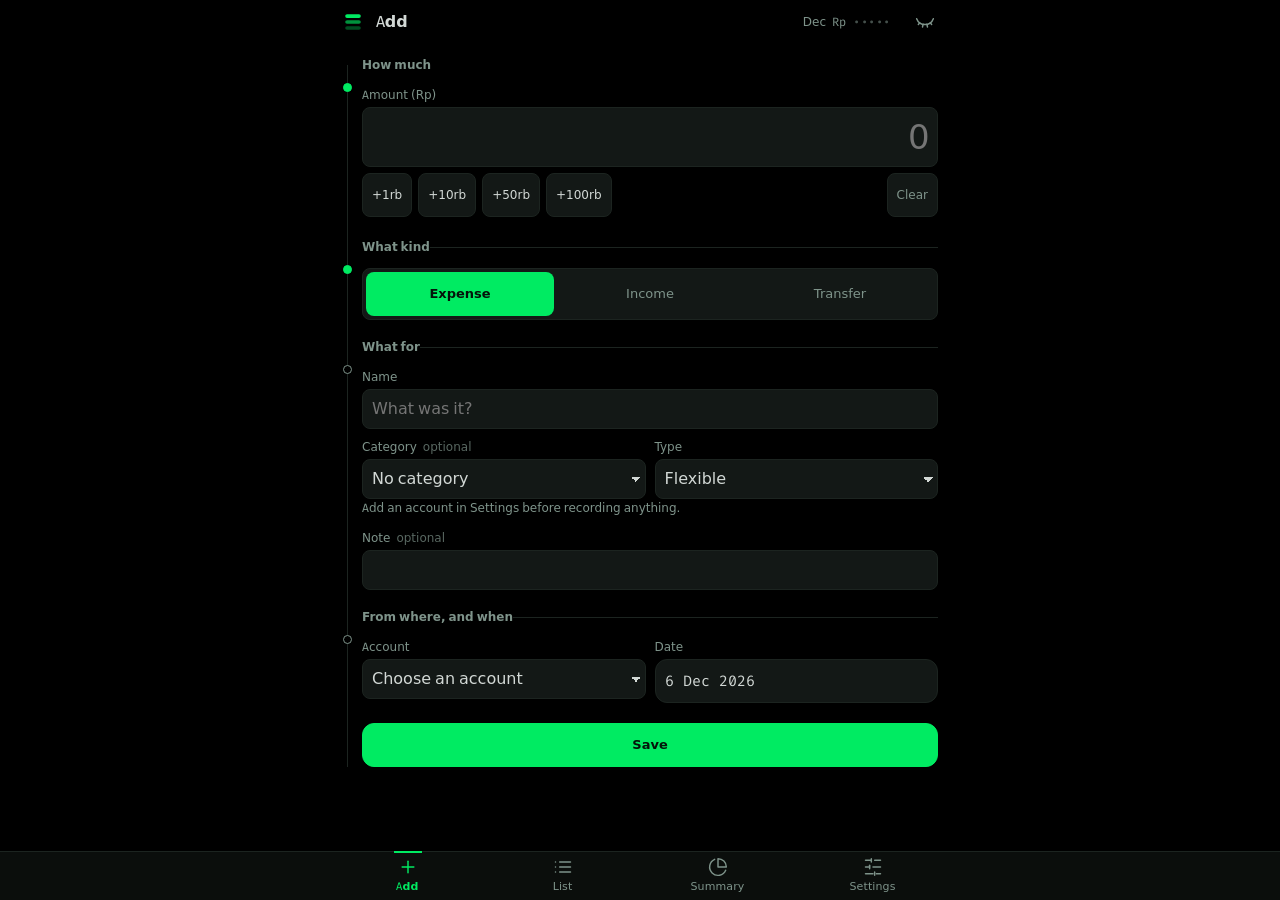
==== commit af9eaf8e: "Backup card one line after Later; ring steps apart; budget edits live in Settings - After the first " ====
--- a/index.html
+++ b/index.html
@@ -252,9 +252,12 @@
     <h2 class="section-head">Budget<button type="button" class="privacy-toggle privacy-toggle--section" data-scope="budget" data-name="Budget" aria-pressed="false" aria-label="Show amounts in Budget"><svg class="tile__icon" aria-hidden="true"><use href="#i-eye-closed"/></svg></button></h2>
     <div id="budget" class="dials"></div>
     <p id="budget-note"></p>
+    <div id="limits" hidden>
+      <h3 class="group__heading">Category limits</h3>
+      <div id="limit-dials" class="dials"></div>
+    </div>
     <div class="chips">
-      <button type="button" class="chip" id="budget-plan"></button>
-      <button type="button" class="chip" id="budget-default">Default split</button>
+      <button type="button" class="chip" id="budget-edit">Edit budget</button>
     </div>
   </div>
 
@@ -361,13 +364,21 @@
     </form>
     <p id="split-status" role="status"></p>
     <h3 class="group__heading">Months with their own plan</h3>
-    <p class="hint">Any month can have its own split, or rupiah limits for fixed and flexible. Months without one use the split above. The Budget card on the Summary edits the same plan for the month it is showing.</p>
+    <p class="hint">Any month can have its own split, or rupiah limits for fixed and flexible. Months without one use the split above.</p>
     <ul id="plan-list" class="rows"></ul>
     <label for="plan-month-button">Give a month its own plan</label>
     <div class="datefield monthfield">
       <button type="button" id="plan-month-button" aria-haspopup="dialog" aria-expanded="false"></button>
       <input type="hidden" id="plan-month">
       <div class="calendar" id="plan-month-popup" role="dialog" aria-label="Choose a month" hidden></div>
+    </div>
+    <h3 class="group__heading">Category limits</h3>
+    <p class="hint">A monthly limit for any spending category, a line to stay under that the split above does not change. Each runs from the month it is set until a later month sets its own. The Summary's Budget card shows them.</p>
+    <label for="limits-month-button">Set limits from a month</label>
+    <div class="datefield monthfield">
+      <button type="button" id="limits-month-button" aria-haspopup="dialog" aria-expanded="false"></button>
+      <input type="hidden" id="limits-month">
+      <div class="calendar" id="limits-month-popup" role="dialog" aria-label="Choose a month" hidden></div>
     </div>
   </section>
 
@@ -487,6 +498,8 @@
       <button type="button" class="primary" id="sync-now">Sync now</button>
       <button type="button" class="secondary" id="sync-signout">Sign out on this device</button>
       <p class="hint">Signing out leaves every record on this device. It only forgets the account.</p>
+      <button type="button" class="secondary" id="sync-delete">Delete sync account</button>
+      <p class="hint">Erases the account and every encrypted copy on the server, for all your devices. The records on this device stay.</p>
     </div>
 
     <p id="sync-status" role="status"></p>
@@ -499,6 +512,18 @@
     <header class="setting__head"><svg class="tile__icon" aria-hidden="true"><use href="#i-version"/></svg><h2 id="setting-version-title">App version</h2><span class="tile__state" id="state-version"></span></header>
     <p class="hint">The shell is served from an offline cache, so a stale one keeps showing old numbers with no sign anything is wrong. This names the version actually running and forces a fresh copy.</p>
     <p id="version-status" role="status"></p>
+    <!-- When the running version was released and what it changed, from
+         changelog.js. Left out of the Settings search (data-nosearch): its
+         words name other sections' features and would match every query. -->
+    <div id="version-news" class="news" data-nosearch hidden>
+      <p class="news__when" id="version-when"></p>
+      <h3 class="group__heading">What&rsquo;s new</h3>
+      <ul class="news__list" id="version-notes"></ul>
+      <details class="news__earlier">
+        <summary>Earlier updates</summary>
+        <div id="version-earlier"></div>
+      </details>
+    </div>
     <button type="button" class="primary" id="update-button">Fetch the latest version</button>
     <h3 class="group__heading">Diagnostics</h3>
     <p class="hint">Read this out if something looks wrong on your device. It is the only way I can see what your phone is actually rendering.</p>
--- a/styles.css
+++ b/styles.css
@@ -30,6 +30,8 @@
 :root {
   --color-primary: #00EB62;        /* 13.06:1 on the page */
   --color-primary-hover: #3BFF87;
+  /* The primary's 1px edge. Volt needs none, so it is the fill itself. */
+  --color-primary-edge: #00EB62;
   --color-on-primary: #04140A;     /* 11.77:1 on primary */
   --shadow-primary: none;          /* signal green on black separates unaided */
   /* Blacker and deeper than a grey-canvas shadow: over #000 a soft shadow is
@@ -88,14 +90,15 @@
 /* Tone B — peach room. Cards sit lighter than the canvas, matching the
    reference where the frame interior reads brighter than the wall. */
 :root[data-theme="peach"] {
-  /* Light pink fill, so the label goes dark rather than white. A pale fill
-     on a pale card is only 1.6:1 against it, so the button is lifted off
-     the card by a shadow rather than ringed by an outline. Nothing lighter
-     than the salmon reaches 3:1 here, so the boundary is a depth cue and
-     the label carries identification at 6.66:1. */
-  --color-primary: #D7B4AD;        /* saturation 41% -> 34%, hue held at rose */
-  --color-primary-hover: #E0C2BC;
-  --color-on-primary: #4A2A22;     /* 6.66:1 on primary */
+  /* Light pink fill, as the user asked for, so the label goes dark. The
+     pale #D7B4AD before it sat at 1.5:1 on the card and read as a disabled
+     button beside Delete's red; this pink is a step deeper, and a 1px
+     dusty-rose edge carries the boundary at 3:1 that no pink light enough
+     to read as pink can reach on its own. */
+  --color-primary: #CF9F94;        /* 1.78:1 on the card: the edge does the work */
+  --color-primary-hover: #D7B4AD;
+  --color-primary-edge: #A26A5B;   /* 3.4:1 on the card, 3.04:1 on the page */
+  --color-on-primary: #4A2A22;     /* 5.49:1 on primary */
   --shadow-primary: 0 1px 3px rgba(74, 42, 34, 0.20), 0 1px 2px rgba(74, 42, 34, 0.12);
   --shadow-popover: 0 8px 24px rgba(74, 42, 34, 0.20), 0 2px 6px rgba(74, 42, 34, 0.12);
   /* Lighter than graphite's: the same opacity over a pale canvas reads as
@@ -262,7 +265,7 @@
   border-radius: var(--radius-sm);
 }
 .seg__button {
-  min-height: 34px;
+  min-height: 44px;
   padding: 0 var(--space-2);
   background: none;
   border: none;
@@ -274,6 +277,7 @@
 }
 .seg__button[aria-pressed="true"] {
   background: var(--color-primary);
+  box-shadow: inset 0 0 0 1px var(--color-primary-edge);
   color: var(--color-on-primary);
   font-weight: 600;
 }
@@ -331,12 +335,24 @@
 .rail__item .tile__icon { stroke: currentColor; }
 .rail__item:hover { background: var(--color-muted); color: var(--color-foreground); }
 .rail__item:focus-visible { outline: 2px solid var(--color-active); outline-offset: -2px; }
-/* The open section: filled, in the readable accent, with a bar on the edge
-   that faces the page it opened. */
-.rail__item[aria-current="page"] {
-  background: var(--color-muted);
-  color: var(--color-active);
-  box-shadow: inset 2px 0 0 var(--color-active);
+/* The open section: no fill, no box. Its icon and name step up from the
+   quiet tone to the text colour, and a short accent mark sits on the rail's
+   own hairline beside it — the same idea as the tab bar's marker riding its
+   top edge. The filled, outlined item it replaced read louder than the page
+   it pointed at. */
+.rail__item { position: relative; }
+.rail__item[aria-current="page"] { color: var(--color-foreground); font-weight: 600; }
+.rail__item[aria-current="page"] .tile__icon { stroke: var(--color-active); }
+.rail__item[aria-current="page"]::before {
+  content: '';
+  position: absolute;
+  left: calc(var(--space-1) * -1);
+  top: 50%;
+  width: 2px;
+  height: 20px;
+  margin-top: -10px;
+  border-radius: var(--radius-xs);
+  background: var(--color-active);
 }
 /* Not removed while searching, so the rail never changes shape under the
    thumb — only dimmed. */
@@ -634,7 +650,7 @@
   margin-top: var(--space-1);
   background: var(--color-primary);
   color: var(--color-on-primary);
-  border: none;
+  border: 1px solid var(--color-primary-edge);
   border-radius: var(--radius-md);
   box-shadow: var(--shadow-primary);
   font: inherit;
@@ -693,6 +709,8 @@
   transition: background 150ms ease, color 150ms ease, transform var(--dur-fast) var(--ease);
 }
 button.ghost:hover { background: var(--color-input); color: var(--color-foreground); }
+/* Undo after a delete, inline at the end of the List's status line. */
+.status__undo { color: var(--color-foreground); text-decoration: underline; }
 
 /* Every control acknowledges the press itself, not just its result. 3% is
    small enough to read as the surface taking the weight rather than as the
@@ -798,7 +816,7 @@
   align-items: center;
   justify-content: center;
   gap: 6px;
-  min-height: 34px;
+  min-height: 44px;
   margin: 0;
   border-radius: var(--radius-sm);
   font-size: 13px;
@@ -810,7 +828,7 @@
 #add-kind label:has(input:checked) {
   background: var(--color-primary);
   color: var(--color-on-primary);
-  box-shadow: var(--shadow-primary);
+  box-shadow: inset 0 0 0 1px var(--color-primary-edge), var(--shadow-primary);
   font-weight: 600;
 }
 
@@ -1129,13 +1147,16 @@
 .empty__title { margin: 0; font-size: 14px; font-weight: 600; }
 .empty__body { margin: 0; font-size: 12px; color: var(--color-subtle); max-width: 34ch; }
 .row__title { display: block; }
+/* Beside three 44px controls an account name gets ~100px at 375px; a long
+   one without spaces must wrap rather than push the controls off the row. */
+.row--ordered .row__title { overflow-wrap: anywhere; }
 .row > .amount { font-size: 14px; font-weight: 500; white-space: nowrap; }
 .row__meta {
   display: block;
   font-size: 11px;
-  font-family: var(--font-num);
-  color: var(--color-subtle);
-}
+  color: var(--color-subtle);
+}
+.row__figure { font-family: var(--font-num); white-space: nowrap; }
 
 .row__delete {
   min-width: 44px;
@@ -1405,7 +1426,9 @@
   padding-left: var(--space-0);
   padding-right: var(--space-0);
 }
-.row--ordered .row__main { flex: 1 1 7rem; min-width: 0; }
+/* 6rem, not 7: with three 44px controls the name gets ~106px at 375px, and
+   a 112px basis wrapped the controls onto a second line under every name. */
+.row--ordered .row__main { flex: 1 1 6rem; min-width: 0; }
 
 .row__controls {
   display: flex;
@@ -1414,10 +1437,8 @@
   flex: 0 0 auto;
 }
 
-/* The ordered rows carry three controls plus a name; the delete target
-   shrinks from 44 to 36 there so all three fit beside the name on a phone.
-   Still well above the 24px minimum, and it is not a primary action. */
-.row--ordered .row__delete { min-width: 36px; min-height: 36px; }
+/* The ordered rows carry three controls plus a name. Delete keeps the full
+   44px target there too: it is the one control on the row that loses data. */
 
 .grip {
   display: flex;
@@ -1436,13 +1457,15 @@
 
 /* Borderless. Two boxed buttons per row read as heavily as the name they sit
    beside; a bare chevron is the smallest thing that still says "move". The
-   tap target stays 32px even though the mark inside it is 14px. */
+   full 44px target, as everywhere: beside the Settings rail at 375px that
+   leaves the name about 100px, which every seeded account name fits, and a
+   longer one wraps rather than shrinking the target beside the bin. */
 .reorder__button {
   display: flex;
   align-items: center;
   justify-content: center;
-  width: 26px;
-  height: 32px;
+  width: 44px;
+  height: 44px;
   padding: 0;
   background: none;
   color: var(--color-subtle);
@@ -1464,7 +1487,7 @@
 }
 /* Kept in place rather than hidden at the ends, so the controls do not shift
    under the pointer as rows change places. */
-.reorder__button:disabled { opacity: 0.3; cursor: default; }
+.reorder__button:disabled { opacity: 0.4; cursor: default; }
 
 /* The colour, as the control. A select naming ten colours in words was three
    times the width and had to be read rather than seen. */
@@ -1511,8 +1534,11 @@
 .editor__error:empty { display: none; }
 .editor__error { margin: 0 0 var(--space-2); font-size: 12px; }
 .editor__actions { display: flex; gap: var(--space-1); align-items: center; }
+/* Far left, away from Cancel and Save. Needs the .dialog__actions prefix:
+   `.dialog__actions button { margin: 0 }` outranks a bare class and was
+   pulling Delete in beside Save. */
+.dialog__actions .editor__delete { margin-right: auto; }
 .editor__delete {
-  margin-right: auto;
   min-height: 44px;
   padding: 0 var(--space-2);
   background: none;
@@ -1585,7 +1611,7 @@
   margin-bottom: var(--space-3);
 }
 .chip {
-  min-height: 36px;
+  min-height: 44px;
   padding: 0 var(--space-2);
   background: var(--color-input);
   color: var(--color-foreground);
@@ -1651,10 +1677,24 @@
   justify-content: space-between;
   margin-bottom: var(--space-2);
 }
-.calendar__label { font-size: 13px; font-weight: 500; }
+.calendar__label { display: flex; align-items: center; gap: 2px; font-size: 13px; font-weight: 500; }
+/* The month name and the year in the heading are buttons that open their
+   own grid. A faint fill says so on a touch screen, where there is no hover
+   to discover it by. */
+.calendar__jump {
+  min-height: 44px;
+  padding: 0 var(--space-2);
+  background: color-mix(in srgb, var(--color-input) 60%, transparent);
+  border: none;
+  border-radius: var(--radius-sm);
+  color: var(--color-foreground);
+  font: inherit;
+  cursor: pointer;
+}
+.calendar__jump:hover { background: var(--color-input); }
 .calendar__nav {
-  width: 32px;
-  height: 32px;
+  width: 44px;
+  height: 44px;
   background: none;
   border: none;
   color: var(--color-foreground);
@@ -1678,7 +1718,7 @@
 }
 .calendar__day {
   aspect-ratio: 1;
-  min-height: 34px;
+  min-height: 40px;
   background: none;
   border: none;
   border-radius: var(--radius-sm);
@@ -1698,7 +1738,7 @@
 }
 .calendar__today {
   width: 100%;
-  min-height: 36px;
+  min-height: 44px;
   margin-top: var(--space-2);
   background: none;
   border: 1px solid var(--color-border);
@@ -1862,12 +1902,38 @@
 .plan__status { margin: var(--space-2) 0 var(--space-3); }
 .dialog__actions .plan__reset { margin-right: auto; }
 
+/* Category limits: a name and an amount on one line per category, so a dozen
+   of them fit a phone screen rather than stacking label over field twelve
+   times. On the Budget card the group follows the note and keeps the dials'
+   hairlines. */
+.limits__fields { margin-bottom: var(--space-3); }
+.limits__row {
+  display: grid;
+  grid-template-columns: minmax(0, 1fr) 150px;
+  align-items: center;
+  gap: var(--space-2);
+}
+.limits__row label {
+  margin: 0;
+  overflow: hidden;
+  text-overflow: ellipsis;
+  white-space: nowrap;
+}
+.limits__row input { margin-bottom: var(--space-1); }
+/* "No limit" is words; a typed limit is a figure and keeps the figure face. */
+.limits__row input::placeholder { font-family: var(--font-ui); }
+#limits { margin-bottom: var(--space-2); }
+#limits .group__heading { margin-top: 0; }
+
 /* The backup reminder. A card like every other, not a red alarm: nothing has
    gone wrong yet, and the point is that it stays that way. */
 .backup-nudge { margin-bottom: var(--space-3); }
 .backup-nudge p { margin: 0 0 var(--space-3); }
 .backup-nudge__actions { display: flex; gap: var(--space-2); justify-content: flex-end; }
 .backup-nudge__actions button { width: auto; min-height: 44px; padding: 0 var(--space-3); margin: 0; border-radius: var(--radius-md); }
+/* After one "Later" the reminder keeps nagging, but as a single line. */
+.backup-nudge.is-compact { display: flex; flex-wrap: wrap; align-items: center; gap: var(--space-2); padding-block: var(--space-2); }
+.backup-nudge.is-compact p { flex: 1 1 8rem; margin: 0; }
 #storage-status:empty { display: none; }
 
 /* The privacy eye. Sits at the right of every title bar, after the running
@@ -1896,9 +1962,9 @@
    bar's master and pulled into the heading's line by negative margins, so a
    heading with an eye is no taller than one without. */
 .privacy-toggle--section {
-  width: 36px;
-  height: 36px;
-  margin: -10px -8px -10px auto;
+  width: 44px;
+  height: 44px;
+  margin: -14px -12px -14px auto;
   border-radius: var(--radius-sm);
 }
 .privacy-toggle--section .tile__icon { width: 18px; height: 18px; }
@@ -1908,6 +1974,25 @@
 /* The List's filter pills share their line with the rows' eye. */
 .filters--list { align-items: center; }
 .filters--list .privacy-toggle--section { margin: -2px -8px -2px 0; }
+
+/* App version: when, what's new, and the earlier ones folded away. */
+.news { margin: 0 0 var(--space-3); }
+.news__when { margin: 0 0 var(--space-2); font-size: 12px; color: var(--color-subtle); }
+.news__list { margin: 0 0 var(--space-3); padding-left: var(--space-4); font-size: 13px; line-height: 1.5; }
+.news__list li + li { margin-top: var(--space-1); }
+/* Left as a list item, which is what draws the disclosure arrow; a flex
+   summary loses it and stops looking openable. */
+.news__earlier summary {
+  min-height: 44px;
+  padding-top: 12px;
+  font-size: 13px;
+  color: var(--color-subtle);
+  cursor: pointer;
+}
+.news__earlier summary:hover { color: var(--color-foreground); }
+.news__release { margin-top: var(--space-2); }
+.news__release .news__when { margin-bottom: var(--space-1); }
+.news__release .news__list { margin-bottom: 0; color: var(--color-subtle); }
 
 /* PIN for amounts: the frequency is one choice of three, as plain radios —
    a short list read once, not a control used daily. */
@@ -1949,7 +2034,7 @@
 .filters--compact .filters__field { flex: 1 1 0; min-width: 0; }
 .filters--compact .pick { margin-bottom: 0; }
 .filters--compact .pick__button {
-  min-height: 32px;
+  min-height: 44px;
   border-radius: 999px;
   padding-left: var(--space-3);
   font-size: 13px;
@@ -1958,7 +2043,8 @@
 
 /* The ring: stroked arcs on the card itself, so there is no hole to paint. */
 #pie text { text-anchor: middle; font-family: var(--font-num); }
-.pie__caption { fill: var(--color-subtle); }
+/* "Spent in Nov" is words, so it takes the UI face; only the total is a figure. */
+#pie .pie__caption { fill: var(--color-subtle); font-family: var(--font-ui); }
 .pie__total { fill: var(--color-foreground); }
 
 /* The categories folded into the ring's Other slice, listed under it: no
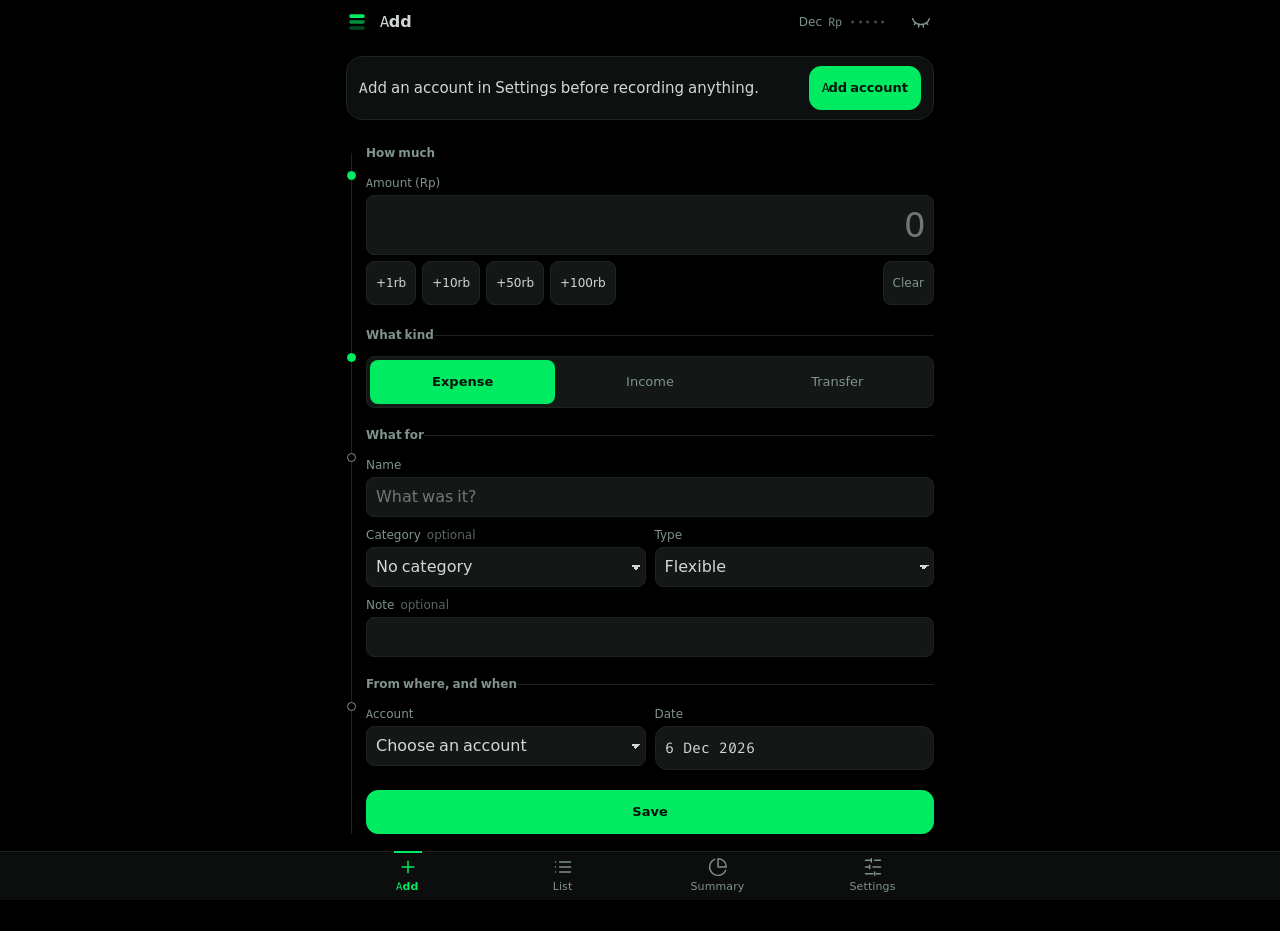
==== commit 054fc3ee: "Account warning on top of Add (v144); Rose Delete contrast, 44px seg buttons (v145) Co-Authored-By: " ====
--- a/index.html
+++ b/index.html
@@ -76,6 +76,14 @@
       <button type="button" class="primary" id="backup-nudge-export">Back up now</button>
     </div>
   </div>
+  <!-- Without an account nothing can be saved, so the way out comes before
+       the form, not halfway down it. Same one-line card as the backup nudge. -->
+  <div id="add-setup" class="card backup-nudge is-compact" role="status" hidden>
+    <p>Add an account in Settings before recording anything.</p>
+    <div class="backup-nudge__actions">
+      <button type="button" class="primary" id="add-setup-go">Add account</button>
+    </div>
+  </div>
   <!-- Four steps hung off one spine, rather than twelve fields stacked flat.
        The grouping is the same order the form always had — nothing moved
        between steps — so muscle memory and the tab order are unchanged. The
@@ -122,8 +130,6 @@
           </select>
         </div>
       </div>
-
-      <p id="add-setup" class="hint" hidden></p>
 
       <label for="add-note">Note <span class="label-optional">optional</span></label>
       <input type="text" id="add-note">
@@ -329,9 +335,15 @@
 
   <!-- Kept on this device only (localStorage), never in the settings store
        that sync would upload: a PIN is about who is holding this phone. -->
-  <section class="setting" id="setting-pin" data-short="PIN" aria-labelledby="setting-pin-title">
-    <header class="setting__head"><svg class="tile__icon" aria-hidden="true"><use href="#i-lock"/></svg><h2 id="setting-pin-title">PIN for amounts</h2><span class="tile__state" id="state-pin"></span></header>
-    <p class="hint">Amounts stay hidden until an eye is tapped. With a PIN, showing them asks for four digits first. It is a privacy screen, not a lock: nothing is encrypted, and exports still carry every figure.</p>
+  <section class="setting" id="setting-pin" data-short="Privacy" aria-labelledby="setting-pin-title">
+    <header class="setting__head"><svg class="tile__icon" aria-hidden="true"><use href="#i-lock"/></svg><h2 id="setting-pin-title">Privacy</h2><span class="tile__state" id="state-pin"></span></header>
+    <fieldset class="pin-ask" id="open-mode">
+      <legend>When the app opens, amounts are</legend>
+      <label><input type="radio" name="open-mode" value="hidden" checked> Hidden until an eye is tapped</label>
+      <label><input type="radio" name="open-mode" value="shown"> Shown</label>
+    </fieldset>
+    <p class="hint" id="open-mode-pin" hidden>Always hidden while a PIN is set, or opening the app would skip it.</p>
+    <p class="hint">With a PIN, showing them asks for four digits first. It is a privacy screen, not a lock: nothing is encrypted, and exports still carry every figure.</p>
     <div id="pin-off">
       <button type="button" class="primary" id="pin-set">Set a PIN</button>
     </div>
@@ -364,7 +376,7 @@
     </form>
     <p id="split-status" role="status"></p>
     <h3 class="group__heading">Months with their own plan</h3>
-    <p class="hint">Any month can have its own split, or rupiah limits for fixed and flexible. Months without one use the split above.</p>
+    <p class="hint">A month can have its own split or rupiah limits. Others use the split above.</p>
     <ul id="plan-list" class="rows"></ul>
     <label for="plan-month-button">Give a month its own plan</label>
     <div class="datefield monthfield">
@@ -373,7 +385,7 @@
       <div class="calendar" id="plan-month-popup" role="dialog" aria-label="Choose a month" hidden></div>
     </div>
     <h3 class="group__heading">Category limits</h3>
-    <p class="hint">A monthly limit for any spending category, a line to stay under that the split above does not change. Each runs from the month it is set until a later month sets its own. The Summary's Budget card shows them.</p>
+    <p class="hint">A monthly cap per spending category, shown on the Budget card. It holds until a later month sets its own.</p>
     <label for="limits-month-button">Set limits from a month</label>
     <div class="datefield monthfield">
       <button type="button" id="limits-month-button" aria-haspopup="dialog" aria-expanded="false"></button>
@@ -384,7 +396,9 @@
 
   <section class="setting" id="setting-funds" data-short="Funds" aria-labelledby="setting-funds-title">
     <header class="setting__head"><svg class="tile__icon" aria-hidden="true"><use href="#i-funds"/></svg><h2 id="setting-funds-title">Savings funds</h2><span class="tile__state" id="state-funds"></span></header>
-    <p class="hint">Shares of whatever savings a month actually produces, including budget you did not spend. Must total 100%.</p>
+    <p class="hint">Shares of what each month actually saves, unspent budget included. Must total 100%.</p>
+    <ul id="fund-list" class="rows"></ul>
+    <h3 class="group__heading">Add or change a fund</h3>
     <form id="fund-form">
       <label for="fund-name">Name</label>
       <input type="text" id="fund-name" required>
@@ -392,8 +406,8 @@
       <input type="number" id="fund-percent" min="0" max="100" step="1" required>
       <button type="submit" class="primary">Save fund</button>
     </form>
+    <p class="hint">Using an existing name changes that fund's share.</p>
     <p id="fund-status" role="status"></p>
-    <ul id="fund-list" class="rows"></ul>
   </section>
 
   <section class="setting" id="setting-categories" data-short="Categories" aria-labelledby="setting-categories-title">
--- a/styles.css
+++ b/styles.css
@@ -50,6 +50,13 @@
   --color-muted: #0C100E;
   --color-input: #131816;
   --color-subtle: #7E938A;         /* 6.4:1 on the page */
+  /* Spending ring steps, largest slice first, each 3:1 or more on the card
+     (11.9 / 7.0 / 4.5 / 3.2). Other is grey at 3.4:1 and drawn thinner. */
+  --ring-1: var(--color-active);
+  --ring-2: color-mix(in srgb, var(--color-active) 75%, var(--color-muted));
+  --ring-3: color-mix(in srgb, var(--color-active) 57%, var(--color-muted));
+  --ring-4: color-mix(in srgb, var(--color-active) 45%, var(--color-muted));
+  --ring-other: color-mix(in srgb, var(--color-subtle) 70%, var(--color-muted));
   --color-border: #1C2420;
   --color-border-strong: #313D37;
   color-scheme: dark;
@@ -65,6 +72,8 @@
   --space-4: 18px;
   --space-5: 24px;
   --space-6: 30px;
+  /* Side gutter of every view; the title bar bleeds back out by the same. */
+  --gutter: 16px;
 
   /* For marks small enough that 6px would round them into circles. */
   --radius-xs: 3px;
@@ -117,6 +126,13 @@
   --color-muted: #F7DCD3;
   --color-input: #FBE8E1;
   --color-subtle: #7E5144;         /* 4.58:1 on the page, 5.63:1 on an input */
+  /* The rust is only 5.8:1 on the card, so paler steps vanish (a 20% step
+     was 1.3:1). Peach steps run darker instead: 9.8 / 7.4 / 5.8 / 3.5. */
+  --ring-1: var(--color-foreground);
+  --ring-2: color-mix(in srgb, var(--color-foreground) 45%, var(--color-active));
+  --ring-3: var(--color-active);
+  --ring-4: color-mix(in srgb, var(--color-active) 75%, var(--color-muted));
+  --ring-other: color-mix(in srgb, var(--color-subtle) 80%, var(--color-muted));
   --color-border: #E9C2B5;
   --color-border-strong: #D9A493;
   color-scheme: light;
@@ -167,8 +183,8 @@
   position: sticky;
   top: 0;
   z-index: 5;
-  margin: calc(var(--space-3) * -1) calc(var(--space-3) * -1) var(--space-3);
-  padding: var(--space-2) var(--space-3);
+  margin: calc(var(--space-3) * -1) calc(var(--gutter) * -1) var(--space-3);
+  padding: var(--space-2) var(--gutter);
   background: color-mix(in srgb, var(--color-background) 88%, transparent);
   backdrop-filter: blur(12px);
   font-size: 16px;
@@ -239,12 +255,13 @@
 
 .amount--in { color: var(--color-accent); }
 .amount--out { color: var(--color-destructive); }
+.amount--move { color: var(--color-subtle); }
 
 /* Phone-first, but a laptop should not get 1400px-wide inputs. */
 .view {
   max-width: 620px;
   margin: 0 auto;
-  padding: var(--space-3) var(--space-3) var(--space-6);
+  padding: var(--space-3) var(--gutter) var(--space-6);
 }
 /* The period control: month picker and a two-way switch on one line, above
    everything they govern. */
@@ -266,6 +283,7 @@
 }
 .seg__button {
   min-height: 44px;
+  min-width: 44px;
   padding: 0 var(--space-2);
   background: none;
   border: none;
@@ -327,7 +345,7 @@
   border-radius: var(--radius-sm);
   color: var(--color-subtle);
   font: inherit;
-  font-size: 11px;
+  font-size: 13px;
   line-height: 1.2;
   text-align: center;
   cursor: pointer;
@@ -381,6 +399,8 @@
   padding: var(--space-3);
 }
 .setting[hidden] { display: none; }
+/* A rail page shows several sections, one card each. */
+.setting:not([hidden]) ~ .setting:not([hidden]) { margin-top: var(--space-3); }
 .setting__head {
   display: flex;
   align-items: center;
@@ -1089,6 +1109,9 @@
   font-weight: 600;
   cursor: pointer;
 }
+/* Rose's red is only 4.60:1 on the bare page, so on its own red tint the
+   label drops to 3.4:1. The tint still says "delete"; the words take the ink. */
+:root[data-theme="peach"] .swipe__under { color: var(--color-foreground); }
 .swipe__under svg { width: 18px; height: 18px; }
 
 .swipe__over {
@@ -1401,6 +1424,8 @@
 }
 #pie[hidden] { display: none; }
 
+/* Other's slice is a thinner ring, so its swatch is an outline. */
+.swatch--other { background: none !important; box-shadow: inset 0 0 0 2px var(--ring-other); }
 .swatch {
   display: inline-block;
   width: 10px;
@@ -1953,6 +1978,7 @@
   cursor: pointer;
 }
 .privacy-toggle[aria-pressed="true"] { color: var(--color-active); }
+.privacy-toggle[aria-pressed="mixed"] { color: var(--color-subtle); }
 .privacy-toggle:focus-visible { outline: 2px solid var(--color-active); outline-offset: -2px; }
 /* Grey while hidden, the accent while figures are showing: the icon's colour
    is the state, readable at a glance before the shape is. */
